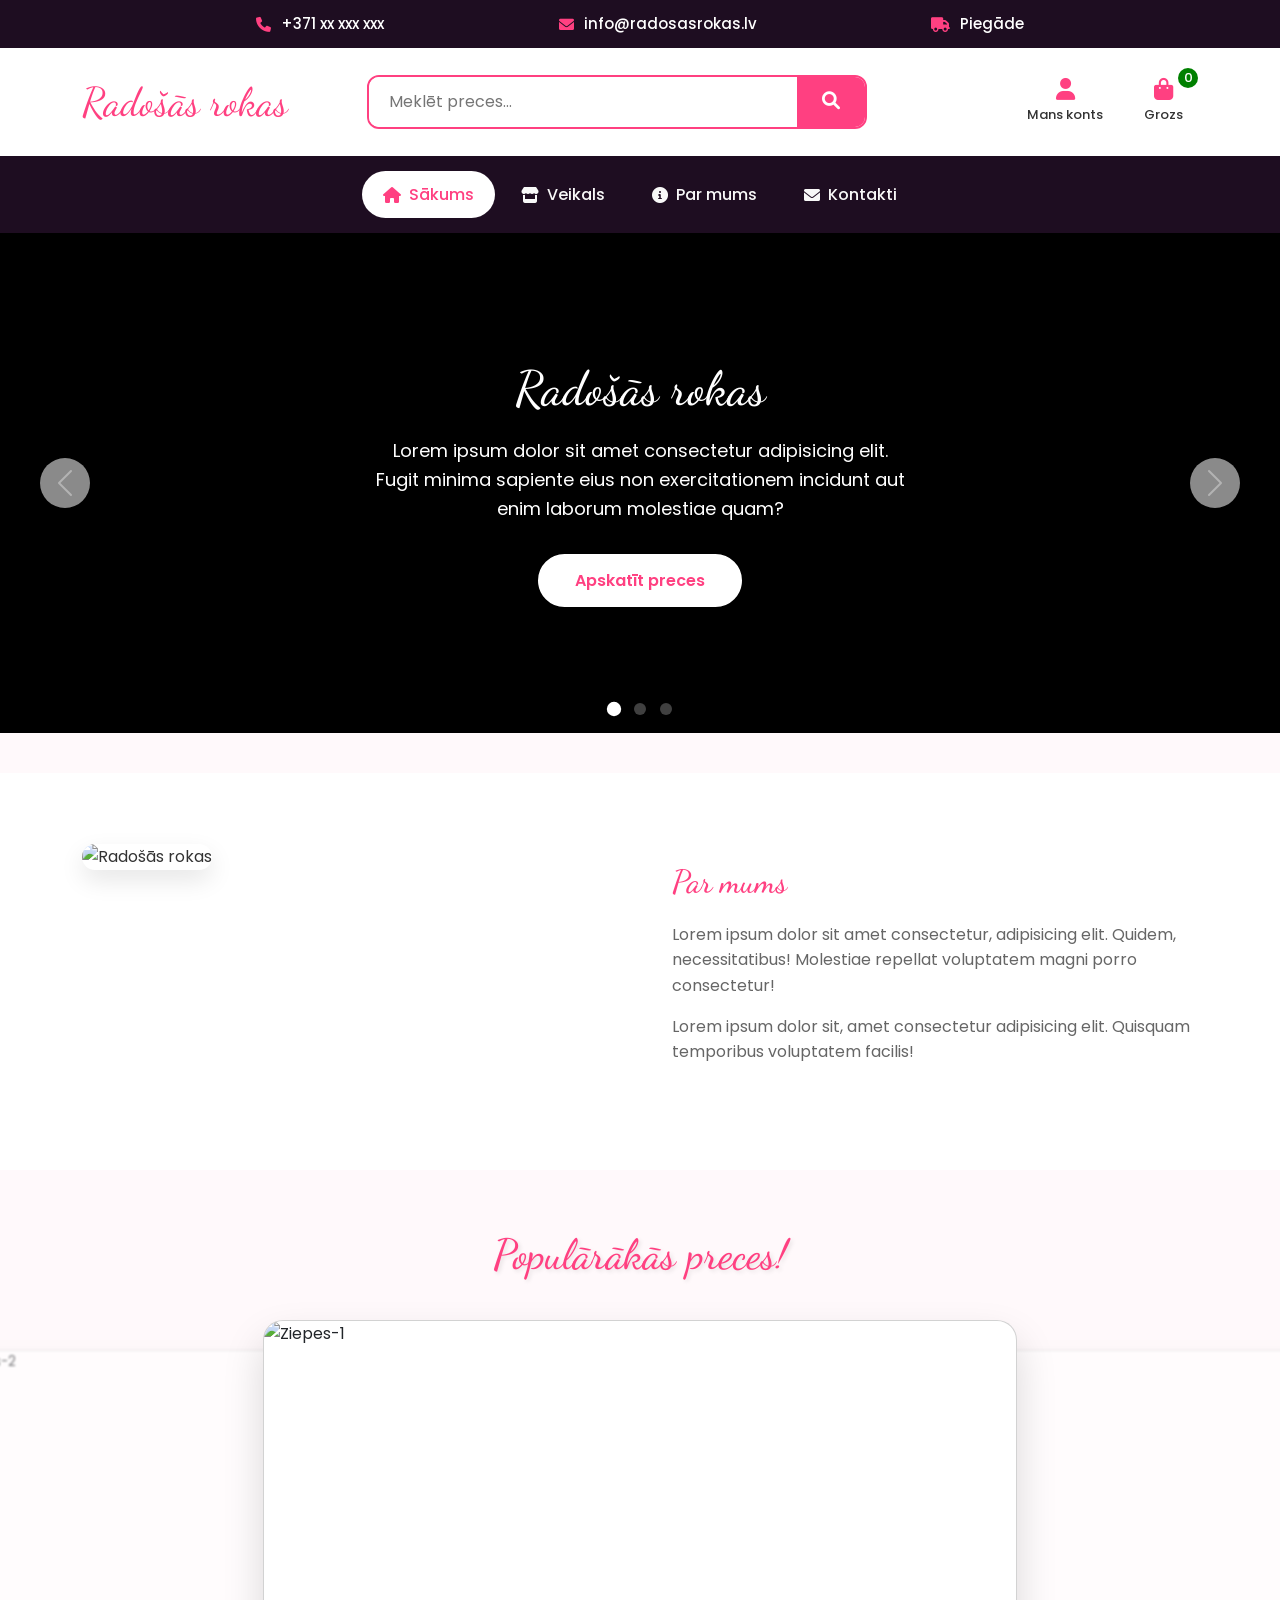
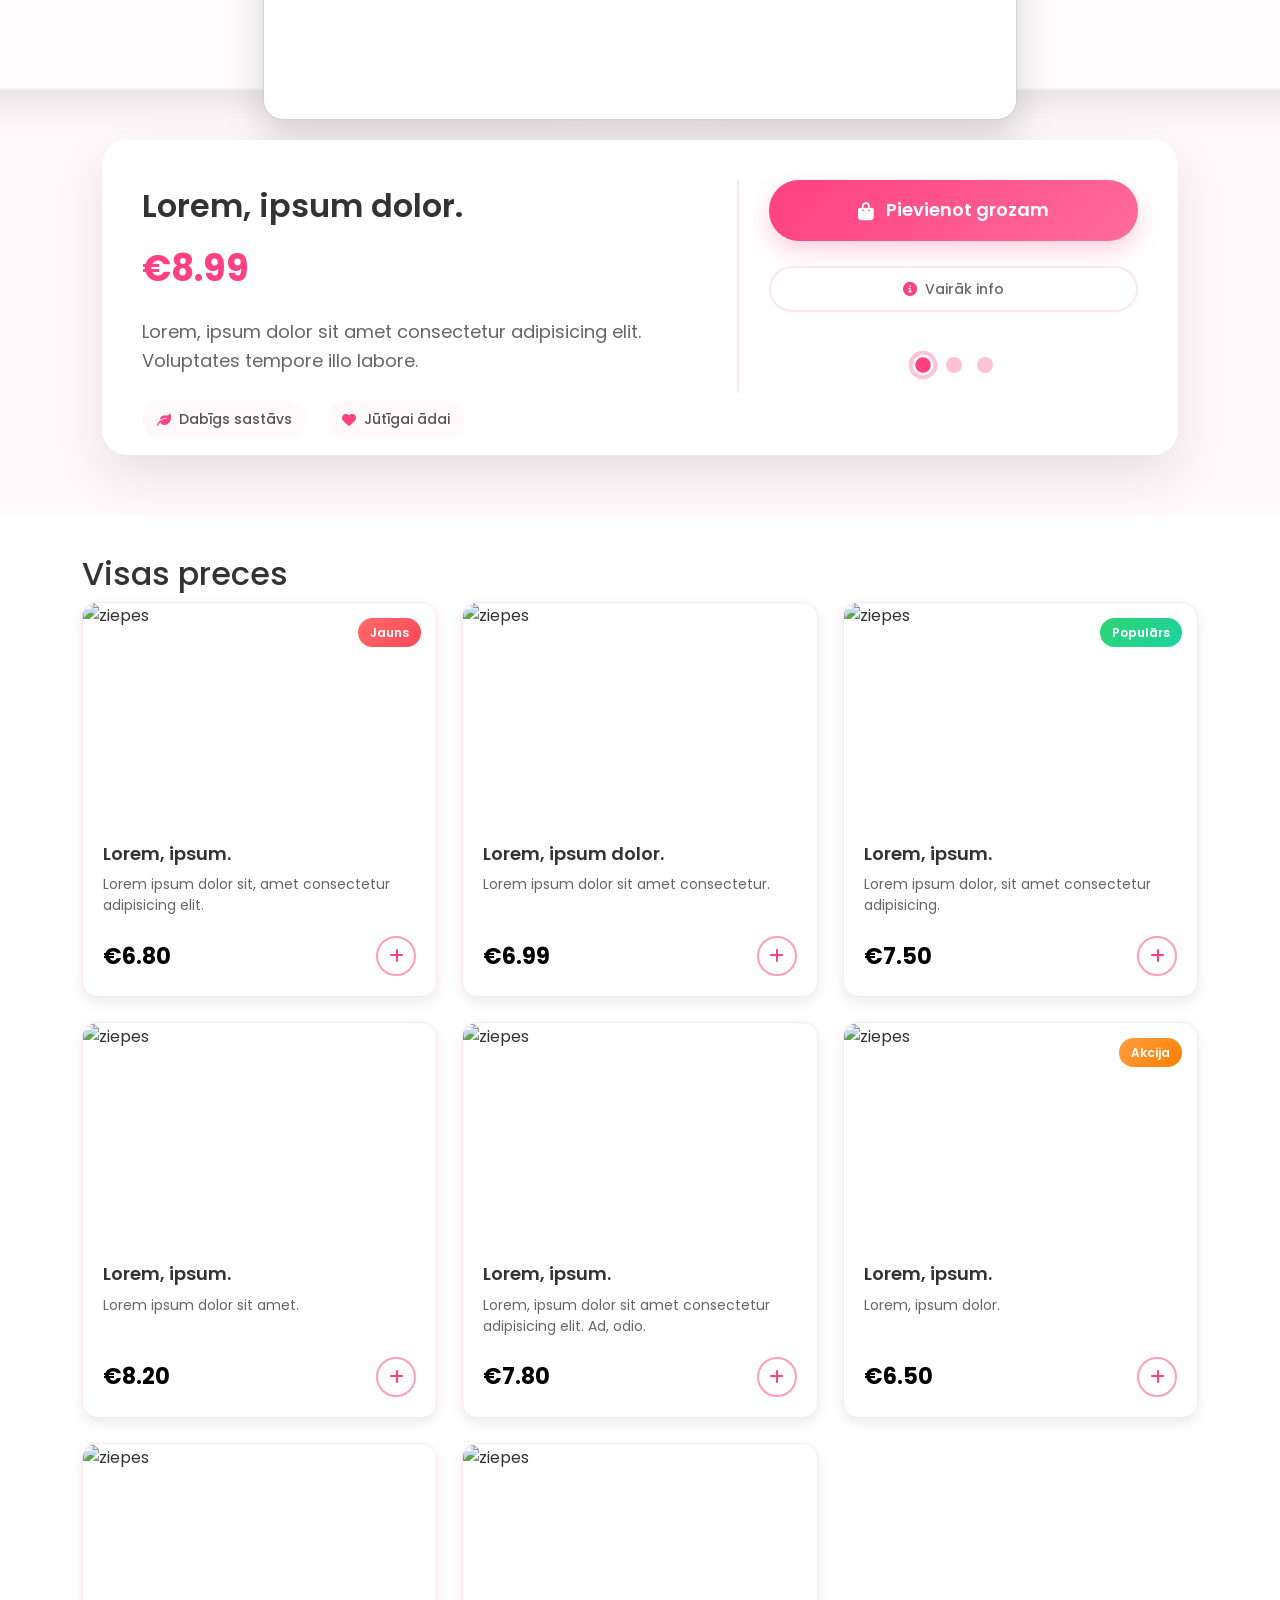
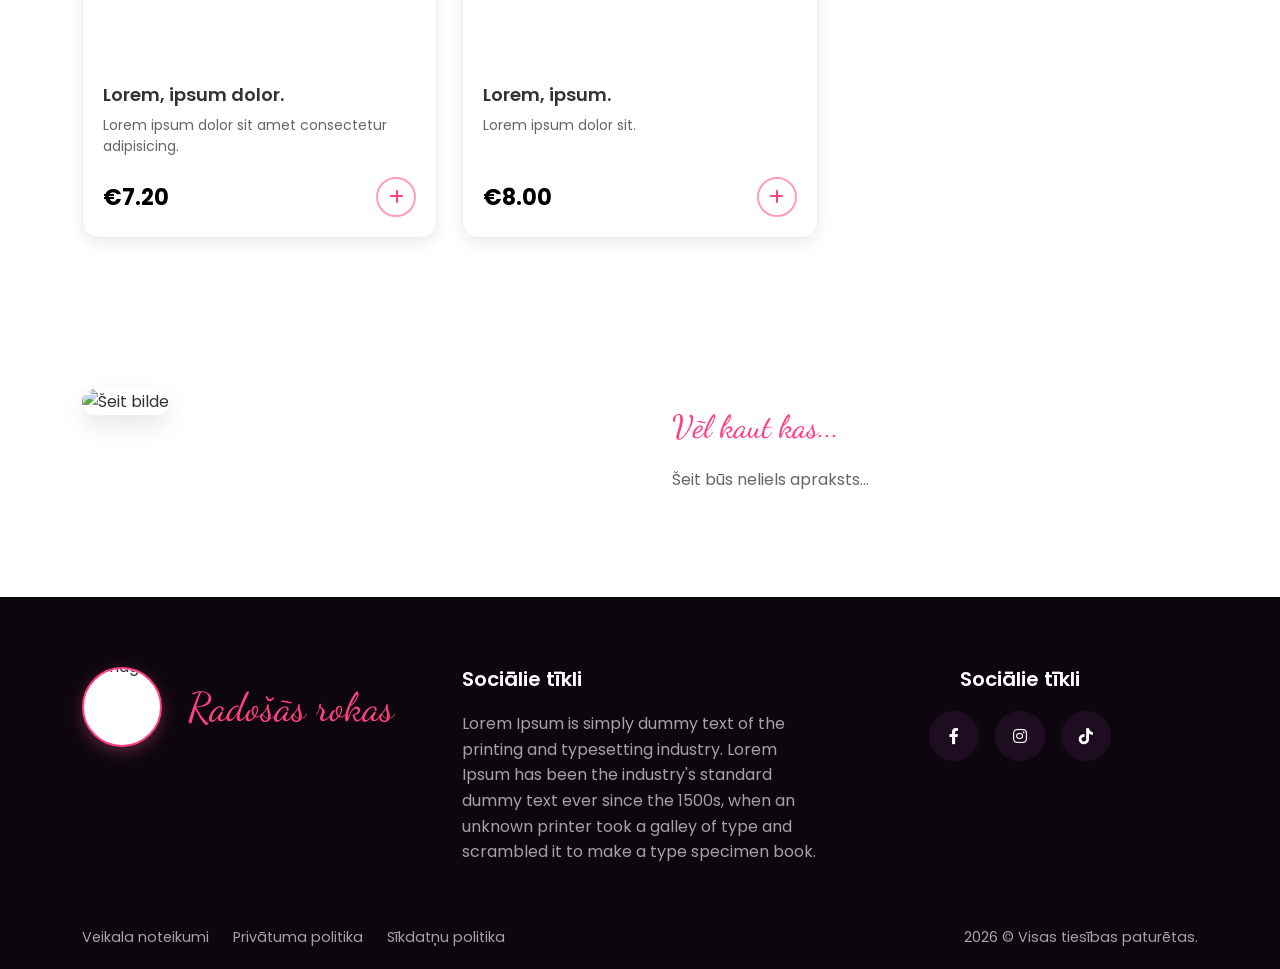
==== index.html @ 3586c33e "Add files via upload" ====
<!DOCTYPE html>
<html lang="lv">
<head>
    <meta charset="UTF-8">
    <meta name="viewport" content="width=device-width, initial-scale=1.0">
    <title>Radošās rokas</title>

    <link href="https://cdn.jsdelivr.net/npm/bootstrap@5.3.0-alpha1/dist/css/bootstrap.min.css" rel="stylesheet">
    <link rel="stylesheet" href="https://cdnjs.cloudflare.com/ajax/libs/font-awesome/6.0.0/css/all.min.css">
    <link href="https://fonts.googleapis.com/css2?family=Dancing+Script:wght@600&family=Poppins:wght@300;400;500;600&display=swap" rel="stylesheet">
    <link rel="stylesheet" href="style.css">
</head>
<body>

    <!-- HEADER -->
    <header class="site-header">
        <div class="top-bar">
            <div class="container">
                <div class="row">
                    <div class="col-12">
                        <div class="top-info d-flex justify-content-evenly flex-wrap">
                            <div class="info-item">
                                <i class="fas fa-phone"></i>
                                <span>+371 xx xxx xxx</span>
                            </div>
                            <div class="info-item">
                                <i class="fas fa-envelope"></i>
                                <span>info@radosasrokas.lv</span>
                            </div>
                            <div class="info-item">
                                <i class="fas fa-truck"></i>
                                <span>Piegāde</span>
                            </div>
                        </div>
                    </div>
                </div>
            </div>
        </div>

        <div class="main-header">
            <div class="container">
                <div class="row align-items-center">
                    <div class="col-md-4 col-lg-3">
                        <div class="logo-area">
                            <div class="site-name">
                                <!-- Neder H1 - span, p vai citu -->
                                <span>Radošās rokas</span>
                            </div>
                        </div>
                    </div>
                    
                    <div class="col-md-5 col-lg-6">
                        <div class="search-area">
                            <div class="search-box">
                                <input type="text" placeholder="Meklēt preces..." class="search-input">
                                <button class="search-btn">
                                    <i class="fas fa-search"></i>
                                </button>
                            </div>
                        </div>
                    </div>
                    
                    <div class="col-md-3 col-lg-3">
                        <div class="user-area d-flex justify-content-end">
                            <div class="user-btn">
                                <i class="fas fa-user"></i>
                                <span>Mans konts</span>
                            </div>
                            <div class="cart-btn">
                                <i class="fas fa-shopping-bag"></i>
                                <span>Grozs</span>
                                <span class="cart-count">0</span>
                            </div>
                        </div>
                    </div>
                </div>
            </div>
        </div>

        <nav class="main-nav">
            <div class="container">
                <div class="row">
                    <div class="col-12">
                        <ul class="nav-list">
                            <li><a href="#" class="nav-link active"><i class="fas fa-home"></i> Sākums</a></li>
                            <li><a href="#" class="nav-link"><i class="fas fa-store"></i> Veikals</a></li>
                            <li><a href="#" class="nav-link"><i class="fas fa-info-circle"></i> Par mums</a></li>
                            <li><a href="#" class="nav-link"><i class="fas fa-envelope"></i> Kontakti</a></li>
                        </ul>
                    </div>
                </div>
            </div>
        </nav>
    </header>

    <!-- MAIN CONTENT -->
    <main class="main-content">
        
        <!-- Banner -->
        <!-- Banner Slider -->
<section class="banner-slider-section">
    <div id="bannerCarousel" class="carousel slide" data-bs-ride="carousel">
        <div class="carousel-indicators">
            <button type="button" data-bs-target="#bannerCarousel" data-bs-slide-to="0" class="active"></button>
            <button type="button" data-bs-target="#bannerCarousel" data-bs-slide-to="1"></button>
            <button type="button" data-bs-target="#bannerCarousel" data-bs-slide-to="2"></button>
        </div>
        
        <div class="carousel-inner">
            <!-- Slide 1 -->
            <div class="carousel-item active">
    <div class="banner-slide" style="background: rgb(0, 0, 0);">
        <div class="container">
            <div class="banner-content">
                <h1 class="banner-title">Radošās rokas</h1>
                <p class="banner-text">Lorem ipsum dolor sit amet consectetur adipisicing elit. Fugit minima sapiente eius non exercitationem incidunt aut enim laborum molestiae quam?</p>
                <a href="#" class="banner-btn">Apskatīt preces</a>
            </div>
        </div>
    </div>
</div>

<div class="carousel-item">
       <div class="banner-slide" style="background: rgb(0, 0, 0);">
        <div class="container">
            <div class="banner-content">
                <h1 class="banner-title">Jaunā kolekcija</h1>
                <p class="banner-text">Lorem ipsum, dolor sit amet consectetur adipisicing elit. Quod doloribus voluptas quisquam dolor, molestias distinctio.</p>
                <a href="#" class="banner-btn">Uzzināt vairāk</a>
            </div>
        </div>
    </div>
</div>

<div class="carousel-item">
    <div class="banner-slide" style="background: rgb(0, 0, 0);">
        <div class="container">
            <div class="banner-content">
                <h1 class="banner-title">Īpašais piedāvājums</h1>
                <p class="banner-text">Lorem ipsum, dolor sit amet consectetur adipisicing elit. Libero tempore ab sequi mollitia facilis.</p>
                <a href="#" class="banner-btn">Pirkt tagad</a>
            </div>
        </div>
    </div>
</div>
        
        <button class="carousel-control-prev" type="button" data-bs-target="#bannerCarousel" data-bs-slide="prev">
            <span class="carousel-control-prev-icon"></span>
            <span class="visually-hidden">Previous</span>
        </button>
        <button class="carousel-control-next" type="button" data-bs-target="#bannerCarousel" data-bs-slide="next">
            <span class="carousel-control-next-icon"></span>
            <span class="visually-hidden">Next</span>
        </button>
    </div>
</section>

        <section class="about-section">
    <div class="container">
        <div class="row">
            <div class="col-lg-6 col-md-6 col-sm-12 col-12">
                <div class="image-block">
                    <img src="placeholder.svg" alt="Radošās rokas">
                </div>
            </div>

            <div class="col-lg-6 col-md-6 col-sm-12 col-12">
                <div class="about-content">
                    <h2>Par mums</h2>
                    <p>Lorem ipsum dolor sit amet consectetur, adipisicing elit. Quidem, necessitatibus! Molestiae repellat voluptatem magni porro consectetur!</p>
                    <p>Lorem ipsum dolor sit, amet consectetur adipisicing elit. Quisquam temporibus voluptatem facilis!</p>
                </div>
            </div>
        </div>
    </div>
</section>

        <!-- Slider -->
        <div class="product-slider-section">
    <div class="container">
        <div class="row">
            <div class="col-12">
                <h2 class="section-title">Populārākās preces!</h2>
            </div>
        </div>
        
        <div class="row">
            <div class="col-12">
                <div class="slider-container">
                    <input type="radio" name="slider" id="item-1" checked>
                    <input type="radio" name="slider" id="item-2">
                    <input type="radio" name="slider" id="item-3">
                    
                    <div class="cards">
                        <label class="card" for="item-1" id="product-1">
                            <img src="https://tse2.mm.bing.net/th/id/OIP.G6vATEYGktossz2GGuSi7wHaE7?rs=1&pid=ImgDetMain&o=7&rm=3" alt="Ziepes-1">
                        </label>
                        <label class="card" for="item-2" id="product-2">
                            <img src="https://tse2.mm.bing.net/th/id/OIP.G6vATEYGktossz2GGuSi7wHaE7?rs=1&pid=ImgDetMain&o=7&rm=3" alt="Ziepes-2">
                        </label>
                        <label class="card" for="item-3" id="product-3">
                            <img src="https://tse2.mm.bing.net/th/id/OIP.G6vATEYGktossz2GGuSi7wHaE7?rs=1&pid=ImgDetMain&o=7&rm=3" alt="Ziepes-3">
                        </label>
                    </div>
                    
                    <div class="slider-info">
                        <div class="row align-items-center">
                            <div class="col-lg-7 col-md-6">
                                <div class="product-details-slider" id="product-details-slider">
                                    <div class="product-info active" id="info-1">
                                        <h3>Lorem, ipsum dolor.</h3>
                                        <div class="price-section">
                                            <span class="price">€8.99</span>
                                        </div>
                                        <p class="description">Lorem, ipsum dolor sit amet consectetur adipisicing elit. Voluptates tempore illo labore.</p>
                                        <div class="product-features">
                                            <span><i class="fas fa-leaf"></i> Dabīgs sastāvs</span>
                                            <span><i class="fas fa-heart"></i> Jūtīgai ādai</span>
                                        </div>
                                    </div>
                                    <div class="product-info" id="info-2">
                                        <h3>Lorem, ipsum.</h3>
                                        <div class="price-section">
                                            <span class="price">€7.50</span>
                                        </div>
                                        <p class="description">Lorem ipsum dolor sit amet, consectetur adipisicing elit.</p>
                                        <div class="product-features">
                                            <span><i class="fas fa-leaf"></i> Olīveļļa</span>
                                            <span><i class="fas fa-spa"></i> Atspirdzinošs</span>
                                        </div>
                                    </div>
                                    <div class="product-info" id="info-3">
                                        <h3> Lorem ipsum dolor sit.</h3>
                                        <div class="price-section">
                                            <span class="price">€9.99</span>
                                        </div>
                                        <p class="description">Lorem ipsum dolor, sit amet consectetur adipisicing elit. Assumenda harum dolore nulla doloremque voluptate.</p>
                                        <div class="product-features">
                                            <span><i class="fas fa-star"></i> Populārs</span>
                                            <span><i class="fas fa-seedling"></i> Organisks</span>
                                        </div>
                                    </div>
                                </div>
                            </div>
                            <div class="col-lg-5 col-md-6">
                                <div class="slider-controls-wrapper">
                                    <button class="buy-btn">
                                        <i class="fas fa-shopping-bag"></i> Pievienot grozam
                                    </button>
                                    <div class="additional-actions">
                                        <button class="details-btn">
                                            <i class="fas fa-info-circle"></i> Vairāk info
                                        </button>
                                    </div>
                                    <div class="dots">
                                        <label for="item-1" class="dot active"></label>
                                        <label for="item-2" class="dot"></label>
                                        <label for="item-3" class="dot"></label>
                                    </div>
                                </div>
                            </div>
                        </div>
                    </div>
                </div>
            </div>
        </div>
    </div>
</div>

        <!-- Products Section -->
        <section class="products-section">
            <div class="container">
                <div class="row">
                    <div class="col-12">
                        <h2 class="section-heading">Visas preces</h2>
                    </div>
                </div>
                
                <div class="row">
                    <div class="col-12">
                        <div class="products-grid">
                            <!-- Produkts 1 -->
                            <div class="product-card">
                                <div class="product-image">
                                    <img src="https://tse2.mm.bing.net/th/id/OIP.G6vATEYGktossz2GGuSi7wHaE7?rs=1&pid=ImgDetMain&o=7&rm=3" alt="ziepes">
                                    <span class="product-badge new">Jauns</span>
                                </div>
                                <div class="product-details">
                                    <h3>Lorem, ipsum.</h3>
                                    <p class="product-desc">Lorem ipsum dolor sit, amet consectetur adipisicing elit.</p>
                                    <div class="product-footer">
                                        <span class="product-price">€6.80</span>
                                        <button class="add-to-cart">
                                            <i class="fas fa-plus"></i>
                                        </button>
                                    </div>
                                </div>
                            </div>
                            
                            <!-- Produkts 2 -->
                            <div class="product-card">
                                <div class="product-image">
                                    <img src="https://tse2.mm.bing.net/th/id/OIP.G6vATEYGktossz2GGuSi7wHaE7?rs=1&pid=ImgDetMain&o=7&rm=3" alt="ziepes">
                                </div>
                                <div class="product-details">
                                    <h3>Lorem, ipsum dolor.</h3>
                                    <p class="product-desc">Lorem ipsum dolor sit amet consectetur.</p>
                                    <div class="product-footer">
                                        <span class="product-price">€6.99</span>
                                        <button class="add-to-cart">
                                            <i class="fas fa-plus"></i>
                                        </button>
                                    </div>
                                </div>
                            </div>
                            
                            <!-- Produkts 3 -->
                            <div class="product-card">
                                <div class="product-image">
                                    <img src="https://tse2.mm.bing.net/th/id/OIP.G6vATEYGktossz2GGuSi7wHaE7?rs=1&pid=ImgDetMain&o=7&rm=3" alt="ziepes">
                                    <span class="product-badge popular">Populārs</span>
                                </div>
                                <div class="product-details">
                                    <h3>Lorem, ipsum.</h3>
                                    <p class="product-desc">Lorem ipsum dolor, sit amet consectetur adipisicing.</p>
                                    <div class="product-footer">
                                        <span class="product-price">€7.50</span>
                                        <button class="add-to-cart">
                                            <i class="fas fa-plus"></i>
                                        </button>
                                    </div>
                                </div>
                            </div>
                            
                            <!-- Produkts 4 -->
                            <div class="product-card">
                                <div class="product-image">
                                    <img src="https://tse2.mm.bing.net/th/id/OIP.G6vATEYGktossz2GGuSi7wHaE7?rs=1&pid=ImgDetMain&o=7&rm=3" alt="ziepes">
                                </div>
                                <div class="product-details">
                                    <h3>Lorem, ipsum.</h3>
                                    <p class="product-desc">Lorem ipsum dolor sit amet.</p>
                                    <div class="product-footer">
                                        <span class="product-price">€8.20</span>
                                        <button class="add-to-cart">
                                            <i class="fas fa-plus"></i>
                                        </button>
                                    </div>
                                </div>
                            </div>
                            
                            <!-- Produkts 5 -->
                            <div class="product-card">
                                <div class="product-image">
                                    <img src="https://tse2.mm.bing.net/th/id/OIP.G6vATEYGktossz2GGuSi7wHaE7?rs=1&pid=ImgDetMain&o=7&rm=3" alt="ziepes">
                                </div>
                                <div class="product-details">
                                    <h3>Lorem, ipsum.</h3>
                                    <p class="product-desc">Lorem, ipsum dolor sit amet consectetur adipisicing elit. Ad, odio.</p>
                                    <div class="product-footer">
                                        <span class="product-price">€7.80</span>
                                        <button class="add-to-cart">
                                            <i class="fas fa-plus"></i>
                                        </button>
                                    </div>
                                </div>
                            </div>
                            
                            <!-- Produkts 6 -->
                            <div class="product-card">
                                <div class="product-image">
                                    <img src="https://tse2.mm.bing.net/th/id/OIP.G6vATEYGktossz2GGuSi7wHaE7?rs=1&pid=ImgDetMain&o=7&rm=3" alt="ziepes">
                                    <span class="product-badge sale">Akcija</span>
                                </div>
                                <div class="product-details">
                                    <h3>Lorem, ipsum.</h3>
                                    <p class="product-desc">Lorem, ipsum dolor.</p>
                                    <div class="product-footer">
                                        <span class="product-price">€6.50</span>
                                        <button class="add-to-cart">
                                            <i class="fas fa-plus"></i>
                                        </button>
                                    </div>
                                </div>
                            </div>
                            
                            <!-- Produkts 7 -->
                            <div class="product-card">
                                <div class="product-image">
                                    <img src="https://tse2.mm.bing.net/th/id/OIP.G6vATEYGktossz2GGuSi7wHaE7?rs=1&pid=ImgDetMain&o=7&rm=3" alt="ziepes">
                                </div>
                                <div class="product-details">
                                    <h3>Lorem, ipsum dolor.</h3>
                                    <p class="product-desc">Lorem ipsum dolor sit amet consectetur adipisicing.</p>
                                    <div class="product-footer">
                                        <span class="product-price">€7.20</span>
                                        <button class="add-to-cart">
                                            <i class="fas fa-plus"></i>
                                        </button>
                                    </div>
                                </div>
                            </div>
                            
                            <!-- Produkts 8 -->
                            <div class="product-card">
                                <div class="product-image">
                                    <img src="https://tse2.mm.bing.net/th/id/OIP.G6vATEYGktossz2GGuSi7wHaE7?rs=1&pid=ImgDetMain&o=7&rm=3" alt="ziepes">
                                </div>
                                <div class="product-details">
                                    <h3>Lorem, ipsum.</h3>
                                    <p class="product-desc">Lorem ipsum dolor sit.</p>
                                    <div class="product-footer">
                                        <span class="product-price">€8.00</span>
                                        <button class="add-to-cart">
                                            <i class="fas fa-plus"></i>
                                        </button>
                                    </div>
                                </div>
                            </div>
                        </div>
                    </div>
                </div>
                
                <!-- Pagination -->
                <!-- <div class="row">
                    <div class="col-12">
                        <div class="pagination">
                            <a href="#" class="page-link disabled">
                                <i class="fas fa-chevron-left"></i>
                            </a>
                            <a href="#" class="page-link active">1</a>
                            <a href="#" class="page-link">2</a>
                            <a href="#" class="page-link">3</a>
                            <a href="#" class="page-link">
                                <i class="fas fa-chevron-right"></i>
                            </a>
                        </div>
                    </div>
                </div> -->
            </div>
        </section>

        <section class="about-section">
            <div class="container">
                <div class="row">
                    <div class="col-lg-6 col-md-6 col-sm-12 col-12">
                        <div class="image-block">
                            <img src="placeholder.svg" alt="Šeit bilde">
                        </div>
                    </div>

                    <div class="col-lg-6 col-md-6 col-sm-12 col-12">
                        <div class="about-content">
                            <h2>Vēl kaut kas...</h2>

                            <p>Šeit būs neliels apraksts...</p>
                        </div>
                    </div>
                </div>
            </div>
        </section>
    </main>

    <!-- FOOTER -->
    <footer class="main-footer">
        <div class="container">
            <div class="row">
                <div class="col-md-4">
                    <div class="footer-main">
                        <div class="logo-area">
                            <div class="logo-circle">
                                <img src="placeholder.svg" alt="image">
                            </div>
                            <div class="site-name">
                                <span>Radošās rokas</span> 
                            </div>
                        </div>
                    </div>
                </div>

                <div class="col-md-4">
                    <div class="footer-main">
                        <div class="footer-about">
                            <h3>Sociālie tīkli</h3>
                            <p>Lorem Ipsum is simply dummy text of the printing and typesetting industry. Lorem Ipsum has been the industry's standard dummy text ever since the 1500s, when an unknown printer took a galley of type and scrambled it to make a type specimen book.</p> 
                        </div>
                    </div>
                </div>

                
                <div class="col-md-4">
                    <div class="footer-social">
                        <h3>Sociālie tīkli</h3>
                        <div class="social-links">
                            <a href="#" class="social-link">
                                <i class="fab fa-facebook-f"></i>
                            </a>
                            <a href="#" class="social-link">
                                <i class="fab fa-instagram"></i>
                            </a>
                            <a href="#" class="social-link">
                                <i class="fab fa-tiktok"></i>
                            </a>
                        </div>
                    </div>
                </div>
                
                <div class="col-12">
                    <div class="footer-bottom">
                        <div class="footer-legal">
                            <a href="#">Veikala noteikumi</a>
                            <a href="#">Privātuma politika</a>
                            <a href="#">Sīkdatņu politika</a>
                        </div>
                        <p>2026 &copy; Visas tiesības paturētas.</p>
                    </div>
                </div>
            </div>
        </div>
    </footer>

    <script src="https://cdn.jsdelivr.net/npm/bootstrap@5.3.0-alpha1/dist/js/bootstrap.bundle.min.js"></script>
    <script src="https://code.jquery.com/jquery-3.7.1.min.js"></script>
    <script src="main.js"></script>
</body>
</html>
---- style.css ----
* {
    margin: 0;
    padding: 0;
    box-sizing: border-box;
}

body {
    font-family: 'Poppins', sans-serif;
    background-color: #fff9fb;
    color: #333;
    line-height: 1.6;
}

/* Bootstrap container uzliek jau izmērus */
/* .container {
    max-width: 1200px;
    margin: 0 auto;
    padding: 0 20px;
} */

/* HEADER */
.site-header {
    background: white;
}

.top-bar {
    background: #1e0d21;
    padding: 12px 0;
}

.top-info {
    display: flex;
    justify-content: space-evenly;
}

.info-item {
    display: flex;
    align-items: center;
    gap: 10px;
    color: #fff;
    font-size: 15px;
    font-weight: 500;
}

.info-item i {
    color: #ff4081;
}

.main-header {
    padding: 20px 0;
}

.header-content {
    display: flex;
    justify-content: space-between;
    align-items: center;
    flex-wrap: wrap;
    gap: 20px;
}

/* Top logo */
.logo-area {
    display: flex;
    align-items: center;
    gap: 26px;
}

.logo-circle {
    width: 80px;         
    height: 80px;
    border-radius: 50%;
    overflow: hidden;
    border: 2px solid #ff4081;
    display: flex;
    align-items: center;
    justify-content: center;
    background: white;
    box-shadow: 0 5px 15px rgba(255, 107, 157, 0.3);
}

.logo-circle img {
    width: 140%;
    height: 140%;
    object-fit: contain;
}

.site-name span {
    font-family: 'Dancing Script', cursive;
    font-size: 2.5rem;
    color: #ff4081;
}

.tagline {
    font-size: 14px;
    color: #666;
}

.search-area {
    flex: 1;
    max-width: 500px;
    min-width: 250px;
}

.search-box {
    display: flex;
    border: 2px solid #ff4081;
    border-radius: 12px;
    overflow: hidden;
    background: white;
    transition: 0.3s ease;
}

.search-input {
    flex: 1;
    padding: 12px 20px;
    border: none;
    outline: none;
    font-size: 16px;
}

.search-btn {
    background: #ff4081;
    color: white;
    border: none;
    padding: 0 25px;
    cursor: pointer;
    font-size: 18px;
    transition: all 0.3s;
}

.search-box:hover .search-btn {
    background: #1e0d21;
}

.search-box:hover {
    border-color: #1e0d21;
} 

.user-area {
    display: flex;
    gap: 15px;
}

.user-btn, .cart-btn {
    display: flex;
    flex-direction: column;
    align-items: center;
    gap: 5px;
    cursor: pointer;
    padding: 10px;
    border-radius: 10px;
    transition: all 0.3s;
    position: relative;
    min-width: 70px;
}

.user-btn:hover, .cart-btn:hover {
    background-color: #fff0f5;
}

.user-btn i, .cart-btn i {
    font-size: 22px;
    color: #ff4081;
}

.user-btn span, .cart-btn span {
    font-size: 13px;
    font-weight: 500;
}

.cart-count {
    display: flex;
    position: absolute;
    top: 0;
    right: 0;
    background: green;
    color: white;
    font-size: 12px;
    width: 20px;
    height: 20px;
    border-radius: 50%;
    align-items: center;
    justify-content: center;
    font-weight: bold;
}

/* NAVIGATION */
.main-nav {
    background: #1e0d21;
}

.nav-list {
    display: flex;
    justify-content: center;
    list-style: none;
    padding: 15px 0;
    flex-wrap: wrap;
    gap: 5px;
    margin: 0;
}

.nav-link {
    display: flex;
    align-items: center;
    gap: 8px;
    padding: 10px 20px;
    text-decoration: none;
    color: #f8f8f8;
    border-radius: 25px;
    font-weight: 500;
    transition: all 0.3s;
    border: 1px solid transparent;
}

.nav-link:hover, 
.nav-link.active {
    background: white;
    color: #ff4081;
}

.nav-link i {
    font-size: 16px;
}

.main-nav {
    position: relative;
    transition: all 0.35s ease;
    z-index: 999;
}

.main-nav.sticky {
    position: fixed;
    top: 0;
    left: 0;
    width: 100%;
    z-index: 99;
    box-shadow: 0 2px 28px 0 rgba(0, 0, 0, 0.09);
    animation: 500ms ease-in-out 0s normal none 1 running fadeInDown;
}

@keyframes fadeInDown {
    from {
        transform: translateY(-100%);
        opacity: 0;
    }
    to {
        transform: translateY(0);
        opacity: 1;
    }
}

/* BANNER SLIDER */
.banner-slider-section {
    margin-bottom: 40px;
}

.banner-slide {
    height: 500px;
    background-size: cover;
    background-position: center;
    background-repeat: no-repeat;
    display: flex;
    align-items: center;
    position: relative;
}

.banner-content {
    max-width: 600px;
    color: white;
    text-align: center;
    padding: 30px;
    background: rgba(0, 0, 0, 0.3);
    border-radius: 15px;
    backdrop-filter: blur(5px);
    margin: 0 auto;
}

.banner-title {
    font-family: 'Dancing Script', cursive;
    font-size: 48px;
    margin-bottom: 20px;
    text-shadow: 2px 2px 4px rgba(0,0,0,0.3);
}

.banner-text {
    font-size: 18px;
    line-height: 1.6;
    margin-bottom: 30px;
    text-shadow: 1px 1px 2px rgba(0,0,0,0.3);
}

.banner-btn {
    display: inline-block;
    background: white;
    color: #ff4081;
    padding: 12px 35px;
    border-radius: 30px;
    text-decoration: none;
    font-weight: 600;
    font-size: 16px;
    transition: all 0.3s ease;
    border: 2px solid white;
    box-shadow: 0 5px 15px rgba(0,0,0,0.2);
}

.banner-btn:hover {
    background: transparent;
    color: white;
    transform: translateY(-3px);
    box-shadow: 0 8px 20px rgba(0,0,0,0.3);
}

.carousel-indicators button {
    width: 12px !important;
    height: 12px !important;
    border-radius: 50% !important;
    margin: 0 5px !important;
    background-color: rgba(255, 255, 255, 0.5) !important;
    border: 2px solid transparent !important;
    transition: all 0.3s ease;
}

.carousel-indicators button.active {
    background-color: white !important;
    transform: scale(1.2);
}

.carousel-control-prev,
.carousel-control-next {
    width: 50px !important;
    height: 50px !important;
    background: rgb(197, 197, 197) !important;
    border-radius: 50% !important;
    top: 50% !important;
    transform: translateY(-50%) !important;
    opacity: 0.7 !important;
    transition: all 0.3s ease !important;
    margin: 0 20px !important;
}

.carousel-control-prev:hover,
.carousel-control-next:hover {
    background: rgb(156, 156, 156) !important;
    opacity: 1 !important;
}

.carousel-control-prev {
    left: 20px !important;
}

.carousel-control-next {
    right: 20px !important;
}

@media (max-width: 768px) {
    .banner-slide {
        height: 400px;
    }
    
    .banner-title {
        font-size: 36px;
    }
    
    .banner-text {
        font-size: 16px;
    }
    
    .banner-content {
        padding: 20px;
        margin: 0 15px;
    }
    
    .carousel-control-prev,
    .carousel-control-next {
        width: 40px !important;
        height: 40px !important;
        margin: 0 10px !important;
    }
}

@media (max-width: 576px) {
    .banner-slide {
        height: 350px;
    }
    
    .banner-title {
        font-size: 28px;
    }
    
    .banner-text {
        font-size: 14px;
        margin-bottom: 20px;
    }
    
    .banner-btn {
        padding: 10px 25px;
        font-size: 14px;
    }
    
    .carousel-indicators {
        bottom: 10px !important;
    }
}

/* ABOUT US */
.about-section {
    padding: 60px 0;
    background-color: #fff;
}

.image-block img {
    width: 100%;
    height: 350px;
    object-fit: cover;
    border-radius: 15px;
    box-shadow: 0 10px 25px rgba(0,0,0,0.1);
}

.about-content {
    padding: 20px 0 20px 20px;
}

.about-content h2 {
    font-family: 'Dancing Script', cursive;
    font-size: 32px;
    color: #ff4081;
    margin-bottom: 20px;
}

.about-content p {
    font-size: 16px;
    line-height: 1.6;
    color: #666;
    margin-bottom: 15px;
}

@media (max-width: 768px) {
    .about-section {
        padding: 40px 0;
    }
    
    .image-block img {
        height: 280px;
    }
    
    .about-content {
        padding: 20px 0 0 0;
    }
    
    .about-content h2 {
        font-size: 28px;
    }
}


/* SLIDER SECTION */
/* ===== IMPROVED SLIDER ===== */
.product-slider-section {
    background: url(https://static.vecteezy.com/system/resources/thumbnails/026/187/218/small_2x/modern-abstract-pink-background-with-elegant-elements-vector-illustration-photo.jpg);
    background-size: cover;
    background-position: center;
    background-repeat: no-repeat;
    padding: 60px 0;
}

.section-title {
    text-align: center;
    font-family: 'Dancing Script', cursive;
    font-size: 42px;
    color: #ff4081;
    margin-bottom: 40px;
    text-shadow: 2px 2px 4px rgba(0,0,0,0.1);
}

.slider-container {
    position: relative;
    width: 100%;
    max-width: 1200px;
    margin: 0 auto;
    padding: 0 20px;
}

.slider-container input[type="radio"] {
    display: none;
}

.cards {
    position: relative;
    width: 100%;
    height: 400px;
    margin-bottom: 40px;
}

.card {
    position: absolute;
    width: 70%;
    height: 100%;
    left: 0;
    right: 0;
    margin: auto;
    transition: all 0.5s cubic-bezier(0.4, 0, 0.2, 1);
    cursor: pointer;
    border-radius: 20px;
    overflow: hidden;
    box-shadow: 0 20px 40px rgba(0,0,0,0.15);
}

.card img {
    width: 100%;
    height: 100%;
    transition: transform 0.5s ease;
}

.card:hover img {
    transform: scale(1.05);
}

/* Slider positioning - FIXED */
#item-1:checked ~ .cards #product-2,
#item-2:checked ~ .cards #product-3,
#item-3:checked ~ .cards #product-1 {
    transform: translatex(-50%) scale(0.85);
    opacity: 0.6;
    z-index: 0;
    filter: blur(1px);
}

#item-1:checked ~ .cards #product-3,
#item-2:checked ~ .cards #product-1,
#item-3:checked ~ .cards #product-2 {
    transform: translatex(50%) scale(0.85);
    opacity: 0.6;
    z-index: 0;
    filter: blur(1px);
}

#item-1:checked ~ .cards #product-1,
#item-2:checked ~ .cards #product-2,
#item-3:checked ~ .cards #product-3 {
    transform: translatex(0) scale(1);
    opacity: 1;
    z-index: 1;
    filter: blur(0);
}

.slider-info {
    background: white;
    border-radius: 25px;
    padding: 40px;
    box-shadow: 0 20px 50px rgba(0,0,0,0.1);
    margin-top: -20px;
    position: relative;
    z-index: 2;
    height: 315px;
}

.product-details-slider {
    position: relative;
    height: 100%;
    min-height: 200px;
}

.product-info {
    position: absolute;
    width: 100%;
    top: 0;
    left: 0;
    opacity: 0;
    transform: translateY(20px);
    transition: all 0.5s ease;
    pointer-events: none;
}

/* FIXED: Korģēti selektori, lai strādā ar radio pogām */
#item-1:checked ~ .slider-info #info-1,
#item-2:checked ~ .slider-info #info-2,
#item-3:checked ~ .slider-info #info-3 {
    opacity: 1;
    transform: translateY(0);
    pointer-events: all;
}

.product-info h3 {
    font-size: 32px;
    color: #333;
    margin-bottom: 15px;
    font-weight: 600;
}

.price-section {
    display: flex;
    align-items: center;
    gap: 15px;
    margin-bottom: 20px;
    flex-wrap: wrap;
}

.price {
    font-size: 36px;
    font-weight: 700;
    color: #ff4081;
}

.old-price {
    font-size: 22px;
    color: #999;
    text-decoration: line-through;
    font-weight: 500;
}

.discount {
    background: #ff4757;
    color: white;
    padding: 5px 12px;
    border-radius: 20px;
    font-size: 16px;
    font-weight: 600;
}

.description {
    color: #666;
    font-size: 18px;
    line-height: 1.6;
    margin-bottom: 25px;
    max-width: 500px;
}

.product-features {
    display: flex;
    gap: 20px;
    flex-wrap: wrap;
}

.product-features span {
    display: flex;
    align-items: center;
    gap: 8px;
    background: #fff9fb;
    padding: 8px 15px;
    border-radius: 20px;
    font-size: 14px;
    color: #555;
    font-weight: 500;
}

.product-features i {
    color: #ff4081;
}

/* Right side controls */
.slider-controls-wrapper {
    display: flex;
    flex-direction: column;
    gap: 25px;
    height: 100%;
    justify-content: center;
    padding-left: 30px;
    border-left: 2px solid #ffe6ee;
}

.buy-btn {
    background: linear-gradient(135deg, #ff4081, #ff6b9d);
    color: white;
    border: none;
    padding: 16px 35px;
    border-radius: 30px;
    font-size: 18px;
    cursor: pointer;
    display: flex;
    align-items: center;
    justify-content: center;
    gap: 12px;
    transition: all 0.3s ease;
    font-weight: 600;
    box-shadow: 0 10px 25px rgba(255, 107, 157, 0.3);
    width: 100%;
}

.buy-btn:hover {
    transform: translateY(-3px);
    box-shadow: 0 15px 35px rgba(255, 107, 157, 0.4);
}

.additional-actions {
    display: flex;
    gap: 15px;
    justify-content: center;
}

.wishlist-btn, .details-btn {
    background: white;
    border: 2px solid #ffe6ee;
    color: #666;
    padding: 10px 20px;
    border-radius: 25px;
    font-size: 14px;
    cursor: pointer;
    display: flex;
    align-items: center;
    gap: 8px;
    transition: all 0.3s ease;
    flex: 1;
    justify-content: center;
    font-weight: 500;
}

.wishlist-btn:hover, .details-btn:hover {
    background: #fff9fb;
    border-color: #ff9ebb;
    transform: translateY(-2px);
}

.wishlist-btn i, .details-btn i {
    color: #ff4081;
}

.dots {
    display: flex;
    gap: 15px;
    justify-content: center;
    margin: 20px 0;
}

.dot {
    width: 16px;
    height: 16px;
    border-radius: 50%;
    background: #ffc2d6;
    cursor: pointer;
    transition: all 0.3s ease;
    border: 2px solid transparent;
}

.dot:hover,
#item-1:checked ~ .slider-info .dots .dot:nth-child(1),
#item-2:checked ~ .slider-info .dots .dot:nth-child(2),
#item-3:checked ~ .slider-info .dots .dot:nth-child(3) {
    background: #ff4081;
    transform: scale(1.3);
    border-color: white;
    box-shadow: 0 0 0 3px #ffc2d6;
}

.stock-info {
    display: flex;
    align-items: center;
    justify-content: center;
    gap: 10px;
    color: #ff4757;
    font-weight: 600;
    font-size: 15px;
    background: #fff9fb;
    padding: 10px 20px;
    border-radius: 20px;
    border: 1px dashed #ffc2d6;
}

.stock-info i {
    font-size: 18px;
}

/* Responsive */
@media (max-width: 992px) {
    .cards {
        height: 350px;
    }
    
    .product-info h3 {
        font-size: 28px;
    }
    
    .price {
        font-size: 32px;
    }
    
    .slider-controls-wrapper {
        padding-left: 0;
        border-left: none;
        border-top: 2px solid #ffe6ee;
        padding-top: 30px;
        margin-top: 30px;
    }
}

@media (max-width: 768px) {
    .product-slider-section {
        padding: 40px 0;
    }
    
    .section-title {
        font-size: 36px;
    }
    
    .cards {
        height: 300px;
    }
    
    .card {
        width: 80%;
    }
    
    .slider-info {
        padding: 30px 20px;
    }
    
    .product-info h3 {
        font-size: 24px;
    }
    
    .price {
        font-size: 28px;
    }
    
    .description {
        font-size: 16px;
    }
}

@media (max-width: 576px) {
    .cards {
        height: 250px;
    }
    
    .card {
        width: 90%;
    }
    
    #item-1:checked ~ .cards #product-2,
    #item-2:checked ~ .cards #product-3,
    #item-3:checked ~ .cards #product-1,
    #item-1:checked ~ .cards #product-3,
    #item-2:checked ~ .cards #product-1,
    #item-3:checked ~ .cards #product-2 {
        transform: scale(0.9);
        opacity: 0.5;
    }
    
    .additional-actions {
        flex-direction: column;
    }
}

/* PRODUCTS SECTION */
.products-section {
    padding: 40px 0;
    background: white;
}

.products-grid {
    display: grid;
    grid-template-columns: repeat(auto-fill, minmax(300px, 1fr));
    gap: 25px;
    margin-bottom: 40px;
}

.product-card {
    background: white;
    border-radius: 15px;
    overflow: hidden;
    box-shadow: 0 5px 15px rgba(0,0,0,0.08);
    transition: all 0.3s ease;
    border: 1px solid #ffe6ee;
}

.product-card:hover {
    transform: translateY(-8px);
    box-shadow: 0 15px 30px rgba(255, 107, 157, 0.15);
    border-color: #ff9ebb;
}

.product-image {
    height: 220px;
    position: relative;
    overflow: hidden;
}

.product-image img {
    width: 100%;
    height: 100%;
    object-fit: cover;
    transition: transform 0.5s ease;
}

.product-card:hover .product-image img {
    transform: scale(1.05);
}

.product-badge {
    position: absolute;
    top: 15px;
    right: 15px;
    color: white;
    padding: 5px 12px;
    border-radius: 20px;
    font-size: 12px;
    font-weight: 600;
}

.product-badge.new {
    background: linear-gradient(135deg, #ff6b6b, #ff4757);
}

.product-badge.popular {
    background: linear-gradient(135deg, #2ed573, #1dd1a1);
}

.product-badge.sale {
    background: linear-gradient(135deg, #ff9f43, #ff7f00);
}

.product-details {
    padding: 20px;
}

.product-details h3 {
    font-size: 18px;
    color: #333;
    margin-bottom: 10px;
    font-weight: 600;
}

.product-desc {
    color: #666;
    font-size: 14px;
    line-height: 1.5;
    margin-bottom: 20px;
    min-height: 42px;
}

.product-footer {
    display: flex;
    justify-content: space-between;
    align-items: center;
}

.product-price {
    font-size: 22px;
    color: #000000;
    font-weight: 700;
}

.add-to-cart {
    background: white;
    color: #ff4081;
    border: 2px solid #ff9ebb;
    width: 40px;
    height: 40px;
    border-radius: 50%;
    cursor: pointer;
    font-size: 16px;
    transition: all 0.3s ease;
    display: flex;
    align-items: center;
    justify-content: center;
}

.add-to-cart:hover {
    background: #ff4081;
    color: white;
    transform: rotate(90deg);
}

/* PAGINATION */
.pagination {
    display: flex;
    justify-content: center;
    gap: 10px;
    margin-top: 30px;
}

.page-link {
    display: flex;
    align-items: center;
    justify-content: center;
    width: 40px;
    height: 40px;
    border-radius: 8px;
    background: white;
    color: #ff4081;
    text-decoration: none;
    border: 1px solid #ffe6ee;
    font-weight: 500;
    transition: all 0.3s;
}

.page-link:hover:not(.disabled) {
    background: #ffc2d6;
    border-color: #ff9ebb;
}

.page-link.active {
    background: linear-gradient(135deg, #ff4081, #ff6b9d);
    color: white;
    border-color: #ff4081;
    box-shadow: 0 5px 15px rgba(255, 107, 157, 0.3);
}

.page-link.disabled {
    color: #ccc;
    cursor: not-allowed;
}

/* FOOTER */
.main-footer {
    background: #0e060f;
    padding: 70px;
    padding-bottom: 20px;
}

.footer-content {
    margin: 0 auto;
}

.footer-main {
    display: flex;
    justify-content: space-between;
    align-items: center;
    margin-bottom: 1.5rem;
}

.footer-tagline {
    color: #A3A3A3;
    font-size: 1.1rem;
    margin-top: 0.5rem;
}

.footer-social {
    text-align: center;
    margin-bottom: 3rem;
}

.main-footer h3,
.main-footer h3 {
    color: #ffffff;
    margin-bottom: 20px;
    font-size: 20px;
    font-weight: 600;
}

.main-footer p {
    font-size: 16px;
    color: rgb(163, 163, 163);
}

.social-links {
    display: flex;
    justify-content: center;
    gap: 1rem;
}

.social-link {
    display: flex;
    width: 50px;
    height: 50px;
    border-radius: 50%;
    align-items: center;
    justify-content: center;
    text-decoration: none;
    font-size: 1rem; 
    background-color: #1e0d21;
    border: 2px solid #1e0d21;
    color: #fff;
    transition: all 0.3s ease;
}

.social-link:hover {
    background: #ff4081;
    border-color: #ff4081;
    color: white;
    transform: translateY(-2px);
}

.footer-bottom {
    display: flex;
    justify-content: space-between;
    align-items: center;
    padding-top: 20px;
    border-top: 1px solid #140018;
}

.footer-bottom p {
    margin: 0;
    padding: 0;
    color: #A3A3A3;
    font-size: 0.9rem;
}

.footer-legal {
    display: flex;
    gap: 1.5rem;
    flex-wrap: wrap;
}

.footer-legal a {
    color: #A3A3A3;
    text-decoration: none;
    font-size: 0.9rem;
    transition: color 0.3s ease;
}

.footer-legal a:hover {
    color: gray;
}

/* ABOUT */

.about-section  {
    padding-top: 70px;
    padding-bottom: 70px;
}

.about-section .image-block img {
    max-width: 100%;
}

/* RESPONSIVE DESIGN */
@media (max-width: 992px) {
    .header-content {
        justify-content: center;
    }
    
    .logo-area, .search-area, .user-area {
        flex: 1;
        justify-content: center;
    }

    .products-grid {
        grid-template-columns: repeat(2, 1fr);
    }
}

@media (max-width: 768px) {
    .top-info {
        justify-content: center;
    }
    
    .section-heading {
        font-size: 28px;
    }
    
    .slider-wrapper {
        height: 300px;
    }
    
    .products-grid {
        grid-template-columns: repeat(2, 1fr);
        gap: 15px;
        max-width: none;
    }
    
    .nav-list {
        justify-content: space-around;
    }
    
    .nav-link {
        padding: 8px 15px;
        font-size: 14px;
    }
}

@media (max-width: 576px) {
    .logo-area {
        flex-direction: column;
        text-align: center;
    }
    
    .user-area {
        width: 100%;
        justify-content: center;
    }
    
    .slider-wrapper {
        height: 250px;
    }
    
    .slide-info h3 {
        font-size: 20px;
    }
    
    .price {
        font-size: 24px;
    }
}
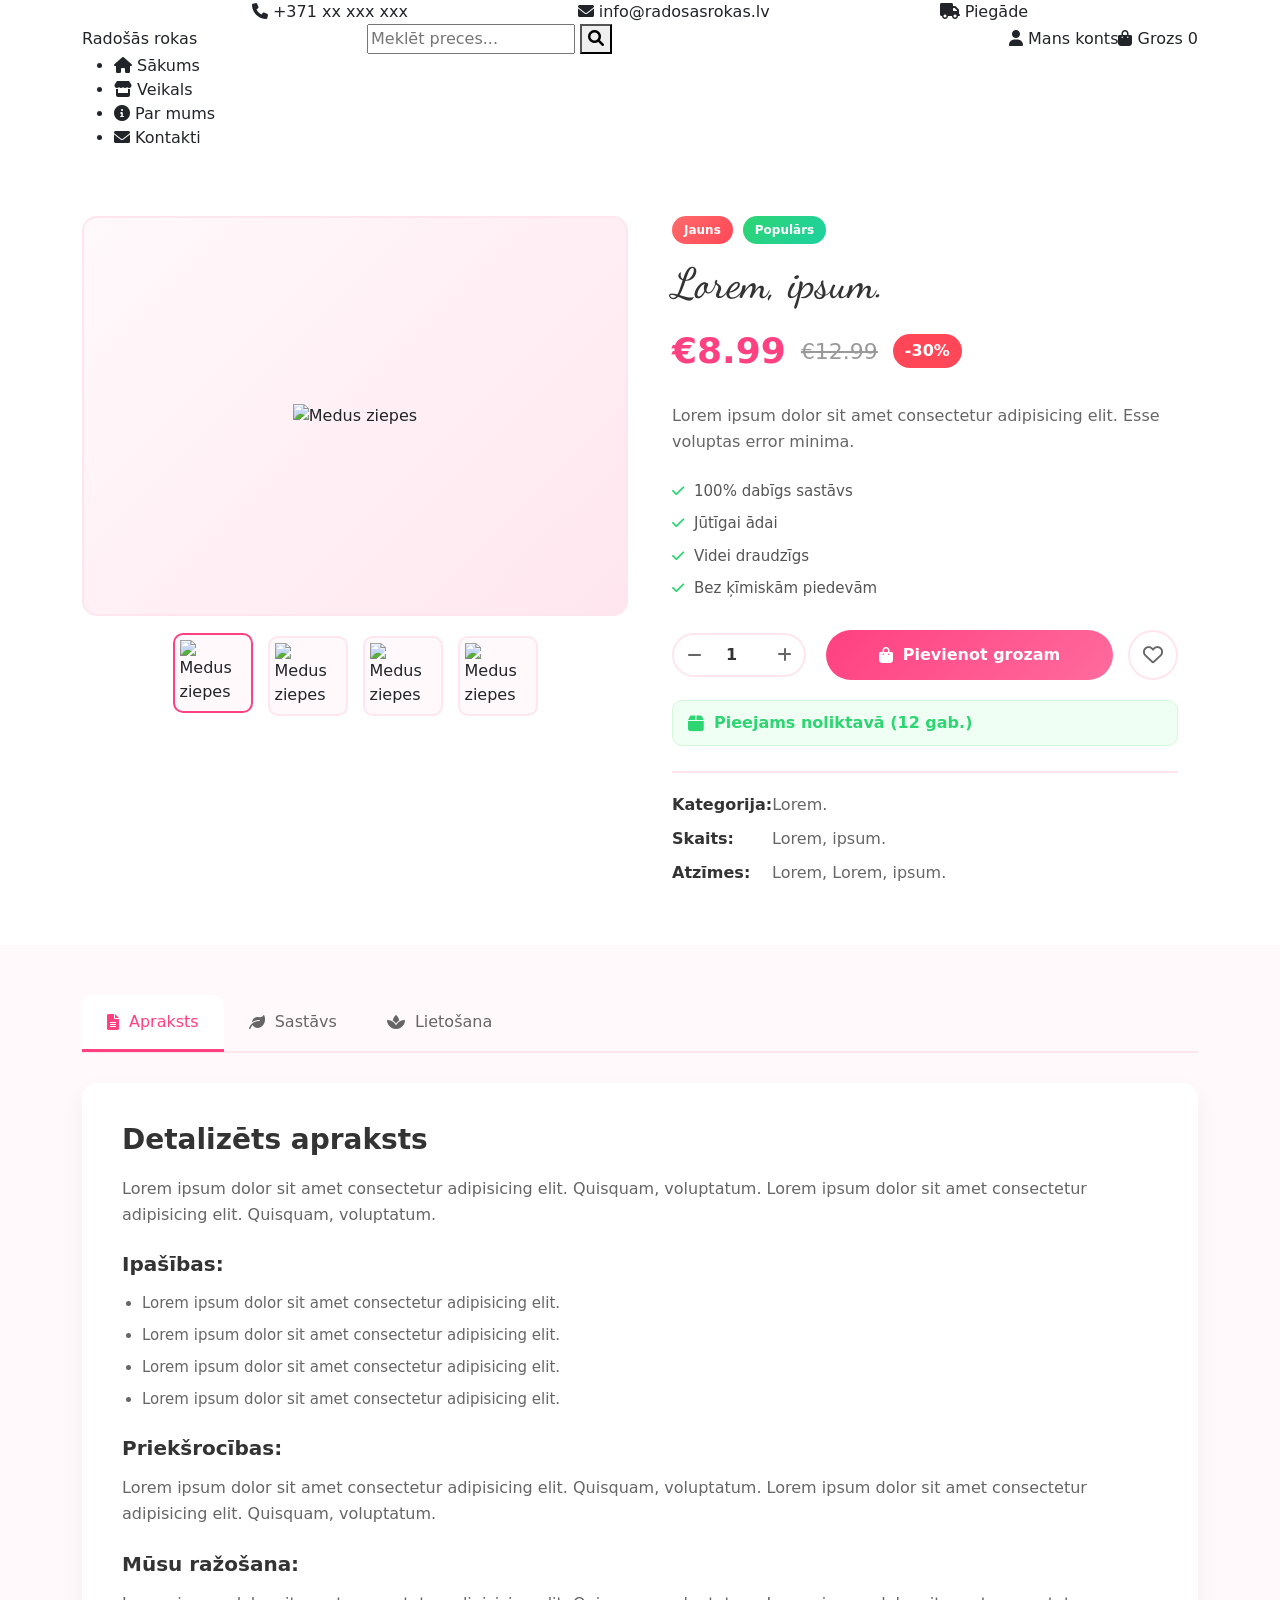
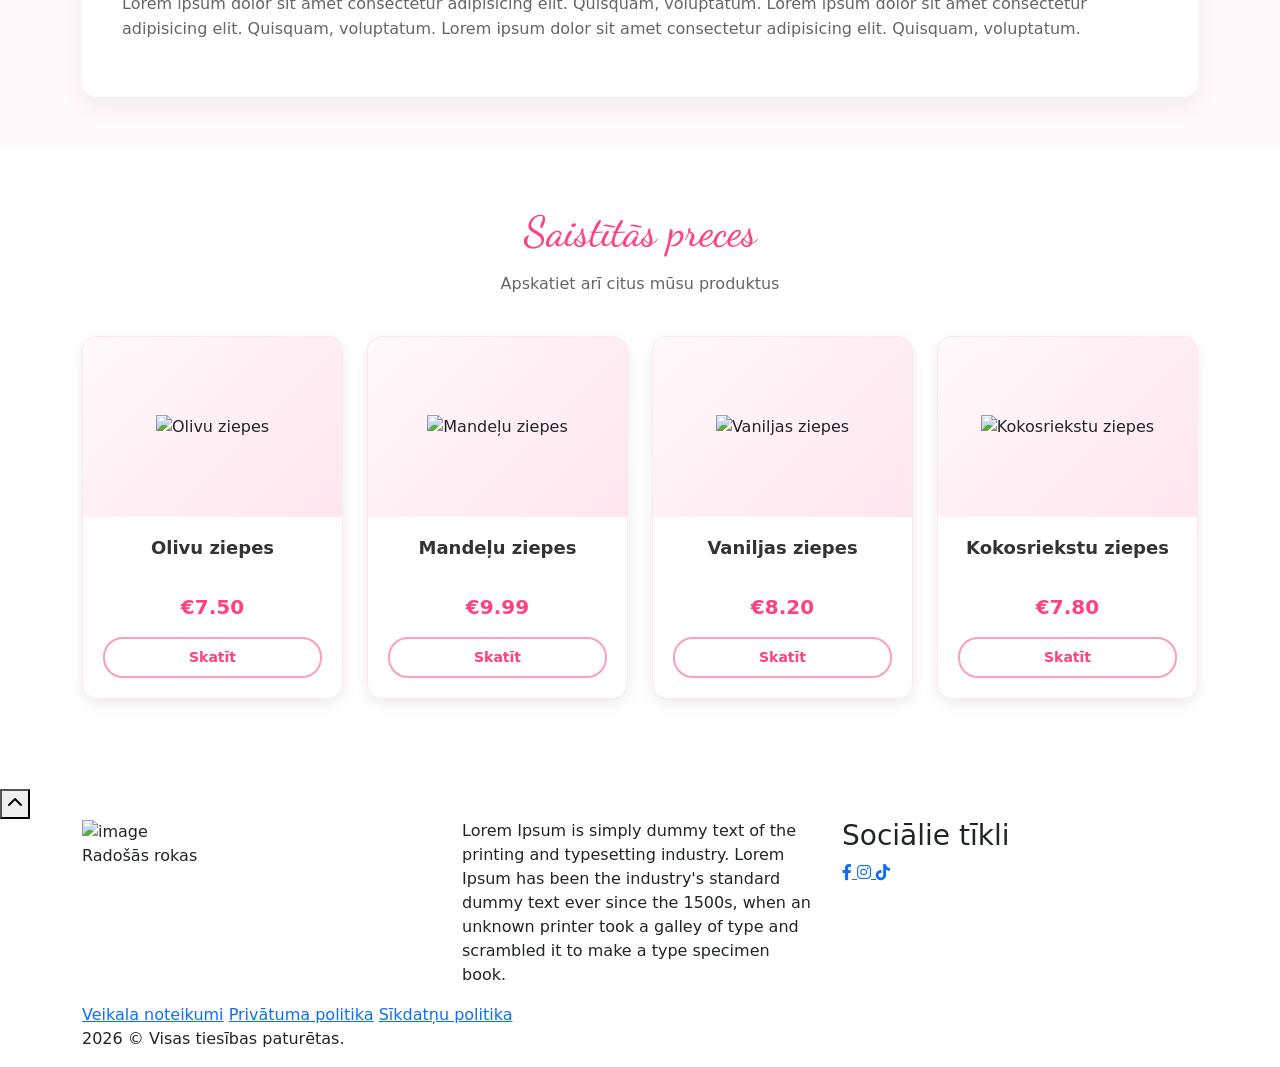
==== commit ecf0c1ad: "Update and rename single-product.html to index.html" ====
--- a/index.html
+++ b/index.html
@@ -9,6 +9,7 @@
     <link rel="stylesheet" href="https://cdnjs.cloudflare.com/ajax/libs/font-awesome/6.0.0/css/all.min.css">
     <link href="https://fonts.googleapis.com/css2?family=Dancing+Script:wght@600&family=Poppins:wght@300;400;500;600&display=swap" rel="stylesheet">
     <link rel="stylesheet" href="style.css">
+    <link rel="stylesheet" href="single-product.css">
 </head>
 <body>
 
@@ -82,10 +83,10 @@
                 <div class="row">
                     <div class="col-12">
                         <ul class="nav-list">
-                            <li><a href="#" class="nav-link active"><i class="fas fa-home"></i> Sākums</a></li>
-                            <li><a href="#" class="nav-link"><i class="fas fa-store"></i> Veikals</a></li>
-                            <li><a href="#" class="nav-link"><i class="fas fa-info-circle"></i> Par mums</a></li>
-                            <li><a href="#" class="nav-link"><i class="fas fa-envelope"></i> Kontakti</a></li>
+                            <li><a href="index.html" class="nav-link active"><i class="fas fa-home"></i> Sākums</a></li>
+                            <li><a href="shop.html" class="nav-link"><i class="fas fa-store"></i> Veikals</a></li>
+                            <li><a href="about.html" class="nav-link"><i class="fas fa-info-circle"></i> Par mums</a></li>
+                            <li><a href="contacts.html" class="nav-link"><i class="fas fa-envelope"></i> Kontakti</a></li>
                         </ul>
                     </div>
                 </div>
@@ -93,373 +94,317 @@
         </nav>
     </header>
 
-    <!-- MAIN CONTENT -->
-    <main class="main-content">
-        
-        <!-- Banner -->
-        <!-- Banner Slider -->
-<section class="banner-slider-section">
-    <div id="bannerCarousel" class="carousel slide" data-bs-ride="carousel">
-        <div class="carousel-indicators">
-            <button type="button" data-bs-target="#bannerCarousel" data-bs-slide-to="0" class="active"></button>
-            <button type="button" data-bs-target="#bannerCarousel" data-bs-slide-to="1"></button>
-            <button type="button" data-bs-target="#bannerCarousel" data-bs-slide-to="2"></button>
-        </div>
-        
-        <div class="carousel-inner">
-            <!-- Slide 1 -->
-            <div class="carousel-item active">
-    <div class="banner-slide" style="background: rgb(0, 0, 0);">
-        <div class="container">
-            <div class="banner-content">
-                <h1 class="banner-title">Radošās rokas</h1>
-                <p class="banner-text">Lorem ipsum dolor sit amet consectetur adipisicing elit. Fugit minima sapiente eius non exercitationem incidunt aut enim laborum molestiae quam?</p>
-                <a href="#" class="banner-btn">Apskatīt preces</a>
-            </div>
-        </div>
-    </div>
-</div>
-
-<div class="carousel-item">
-       <div class="banner-slide" style="background: rgb(0, 0, 0);">
-        <div class="container">
-            <div class="banner-content">
-                <h1 class="banner-title">Jaunā kolekcija</h1>
-                <p class="banner-text">Lorem ipsum, dolor sit amet consectetur adipisicing elit. Quod doloribus voluptas quisquam dolor, molestias distinctio.</p>
-                <a href="#" class="banner-btn">Uzzināt vairāk</a>
-            </div>
-        </div>
-    </div>
-</div>
-
-<div class="carousel-item">
-    <div class="banner-slide" style="background: rgb(0, 0, 0);">
-        <div class="container">
-            <div class="banner-content">
-                <h1 class="banner-title">Īpašais piedāvājums</h1>
-                <p class="banner-text">Lorem ipsum, dolor sit amet consectetur adipisicing elit. Libero tempore ab sequi mollitia facilis.</p>
-                <a href="#" class="banner-btn">Pirkt tagad</a>
-            </div>
-        </div>
-    </div>
-</div>
-        
-        <button class="carousel-control-prev" type="button" data-bs-target="#bannerCarousel" data-bs-slide="prev">
-            <span class="carousel-control-prev-icon"></span>
-            <span class="visually-hidden">Previous</span>
-        </button>
-        <button class="carousel-control-next" type="button" data-bs-target="#bannerCarousel" data-bs-slide="next">
-            <span class="carousel-control-next-icon"></span>
-            <span class="visually-hidden">Next</span>
-        </button>
-    </div>
-</section>
-
-        <section class="about-section">
-    <div class="container">
-        <div class="row">
-            <div class="col-lg-6 col-md-6 col-sm-12 col-12">
-                <div class="image-block">
-                    <img src="placeholder.svg" alt="Radošās rokas">
-                </div>
-            </div>
-
-            <div class="col-lg-6 col-md-6 col-sm-12 col-12">
-                <div class="about-content">
-                    <h2>Par mums</h2>
-                    <p>Lorem ipsum dolor sit amet consectetur, adipisicing elit. Quidem, necessitatibus! Molestiae repellat voluptatem magni porro consectetur!</p>
-                    <p>Lorem ipsum dolor sit, amet consectetur adipisicing elit. Quisquam temporibus voluptatem facilis!</p>
-                </div>
-            </div>
-        </div>
-    </div>
-</section>
-
-        <!-- Slider -->
-        <div class="product-slider-section">
-    <div class="container">
-        <div class="row">
-            <div class="col-12">
-                <h2 class="section-title">Populārākās preces!</h2>
-            </div>
-        </div>
-        
-        <div class="row">
-            <div class="col-12">
-                <div class="slider-container">
-                    <input type="radio" name="slider" id="item-1" checked>
-                    <input type="radio" name="slider" id="item-2">
-                    <input type="radio" name="slider" id="item-3">
-                    
-                    <div class="cards">
-                        <label class="card" for="item-1" id="product-1">
-                            <img src="https://tse2.mm.bing.net/th/id/OIP.G6vATEYGktossz2GGuSi7wHaE7?rs=1&pid=ImgDetMain&o=7&rm=3" alt="Ziepes-1">
-                        </label>
-                        <label class="card" for="item-2" id="product-2">
-                            <img src="https://tse2.mm.bing.net/th/id/OIP.G6vATEYGktossz2GGuSi7wHaE7?rs=1&pid=ImgDetMain&o=7&rm=3" alt="Ziepes-2">
-                        </label>
-                        <label class="card" for="item-3" id="product-3">
-                            <img src="https://tse2.mm.bing.net/th/id/OIP.G6vATEYGktossz2GGuSi7wHaE7?rs=1&pid=ImgDetMain&o=7&rm=3" alt="Ziepes-3">
-                        </label>
-                    </div>
-                    
-                    <div class="slider-info">
-                        <div class="row align-items-center">
-                            <div class="col-lg-7 col-md-6">
-                                <div class="product-details-slider" id="product-details-slider">
-                                    <div class="product-info active" id="info-1">
-                                        <h3>Lorem, ipsum dolor.</h3>
-                                        <div class="price-section">
-                                            <span class="price">€8.99</span>
-                                        </div>
-                                        <p class="description">Lorem, ipsum dolor sit amet consectetur adipisicing elit. Voluptates tempore illo labore.</p>
-                                        <div class="product-features">
-                                            <span><i class="fas fa-leaf"></i> Dabīgs sastāvs</span>
-                                            <span><i class="fas fa-heart"></i> Jūtīgai ādai</span>
-                                        </div>
-                                    </div>
-                                    <div class="product-info" id="info-2">
-                                        <h3>Lorem, ipsum.</h3>
-                                        <div class="price-section">
-                                            <span class="price">€7.50</span>
-                                        </div>
-                                        <p class="description">Lorem ipsum dolor sit amet, consectetur adipisicing elit.</p>
-                                        <div class="product-features">
-                                            <span><i class="fas fa-leaf"></i> Olīveļļa</span>
-                                            <span><i class="fas fa-spa"></i> Atspirdzinošs</span>
-                                        </div>
-                                    </div>
-                                    <div class="product-info" id="info-3">
-                                        <h3> Lorem ipsum dolor sit.</h3>
-                                        <div class="price-section">
-                                            <span class="price">€9.99</span>
-                                        </div>
-                                        <p class="description">Lorem ipsum dolor, sit amet consectetur adipisicing elit. Assumenda harum dolore nulla doloremque voluptate.</p>
-                                        <div class="product-features">
-                                            <span><i class="fas fa-star"></i> Populārs</span>
-                                            <span><i class="fas fa-seedling"></i> Organisks</span>
-                                        </div>
-                                    </div>
-                                </div>
-                            </div>
-                            <div class="col-lg-5 col-md-6">
-                                <div class="slider-controls-wrapper">
-                                    <button class="buy-btn">
+    <!-- MAIN SECTION -->
+     <main class="main-content">
+        <!-- Product Main Section -->
+        <section class="product-main-section">
+            <div class="container">
+                <div class="row">
+                    <div class="col-lg-6 col-md-12">
+                        <div class="product-images">
+                            <!-- Main Product Image -->
+                            <div class="main-product-image">
+                                <img src="placeholder.svg" alt="Medus ziepes" class="img-fluid">
+                            </div>
+                            
+                            <!-- Product Thumbnails -->
+                            <div class="product-thumbnails">
+                                <div class="thumbnail active">
+                                    <img src="placeholder.svg" alt="Medus ziepes front" class="img-fluid">
+                                </div>
+                                <div class="thumbnail">
+                                    <img src="placeholder.svg" alt="Medus ziepes side" class="img-fluid">
+                                </div>
+                                <div class="thumbnail">
+                                    <img src="placeholder.svg" alt="Medus ziepes package" class="img-fluid">
+                                </div>
+                                <div class="thumbnail">
+                                    <img src="placeholder.svg" alt="Medus ziepes in use" class="img-fluid">
+                                </div>
+                            </div>
+                        </div>
+                    </div>
+                    
+                    <div class="col-lg-6 col-md-12">
+                        <div class="product-details">
+                            <!-- Product Badge -->
+                            <div class="product-badge-wrapper">
+                                <span class="product-badge new">Jauns</span>
+                                <span class="product-badge popular">Populārs</span>
+                            </div>
+                            
+                            <!-- Product Title -->
+                            <h1 class="product-title">Lorem, ipsum.</h1>
+                            
+                            <!-- Product Price -->
+                            <div class="product-price-section">
+                                <span class="current-price">€8.99</span>
+                                <span class="old-price">€12.99</span>
+                                <span class="discount-badge">-30%</span>
+                            </div>
+                            
+                            <!-- Short Description -->
+                            <div class="product-short-description">
+                                <p>Lorem ipsum dolor sit amet consectetur adipisicing elit. Esse voluptas error minima.</p>
+                            </div>
+                            
+                            <!-- Product Features -->
+                            <div class="product-features-list">
+                                <div class="feature-item">
+                                    <i class="fas fa-check"></i>
+                                    <span>100% dabīgs sastāvs</span>
+                                </div>
+                                <div class="feature-item">
+                                    <i class="fas fa-check"></i>
+                                    <span>Jūtīgai ādai</span>
+                                </div>
+                                <div class="feature-item">
+                                    <i class="fas fa-check"></i>
+                                    <span>Videi draudzīgs</span>
+                                </div>
+                                <div class="feature-item">
+                                    <i class="fas fa-check"></i>
+                                    <span>Bez ķīmiskām piedevām</span>
+                                </div>
+                            </div>
+                            
+                            <!-- Product options(ja vajadzigs bus!) -->
+                             
+
+                            <!-- Add to Cart Section -->
+                            <div class="add-to-cart-section">
+                                <div class="quantity-selector">
+                                    <button class="quantity-btn minus"><i class="fas fa-minus"></i></button>
+                                    <input type="number" class="quantity-input" value="1" min="1" max="10">
+                                    <button class="quantity-btn plus"><i class="fas fa-plus"></i></button>
+                                </div>
+                                
+                                <div class="cart-buttons">
+                                    <button class="add-to-cart-btn">
                                         <i class="fas fa-shopping-bag"></i> Pievienot grozam
                                     </button>
-                                    <div class="additional-actions">
-                                        <button class="details-btn">
-                                            <i class="fas fa-info-circle"></i> Vairāk info
-                                        </button>
+                                    <button class="wishlist-btn">
+                                        <i class="far fa-heart"></i>
+                                    </button>
+                                </div>
+                            </div>
+                            
+                            <!-- Stock Info -->
+                            <div class="stock-info">
+                                <i class="fas fa-box"></i>
+                                <span class="stock-text">Pieejams noliktavā (12 gab.)</span>
+                            </div>
+                            
+                            <!-- Product Meta -->
+                            <div class="product-meta">
+                                <div class="meta-item">
+                                    <span class="meta-label">Kategorija:</span>
+                                    <span class="meta-value">Lorem.</span>
+                                </div>
+                                <div class="meta-item">
+                                    <span class="meta-label">Skaits:</span>
+                                    <span class="meta-value">Lorem, ipsum.</span>
+                                </div>
+                                <div class="meta-item">
+                                    <span class="meta-label">Atzīmes:</span>
+                                    <span class="meta-value">Lorem, Lorem, ipsum.</span>
+                                </div>
+                            </div>
+                        </div>
+                    </div>
+                </div>
+            </div>
+        </section>
+
+        <!-- Product Tabs Section -->
+        <section class="product-tabs-section">
+            <div class="container">
+                <div class="row">
+                    <div class="col-12">
+                        <ul class="nav nav-tabs product-tabs" id="productTabs" role="tablist">
+                            <li class="nav-item" role="presentation">
+                                <button class="nav-link active" id="description-tab" data-bs-toggle="tab" data-bs-target="#description" type="button" role="tab" aria-controls="description" aria-selected="true">
+                                    <i class="fas fa-file-alt"></i> Apraksts
+                                </button>
+                            </li>
+                            <li class="nav-item" role="presentation">
+                                <button class="nav-link" id="ingredients-tab" data-bs-toggle="tab" data-bs-target="#ingredients" type="button" role="tab" aria-controls="ingredients" aria-selected="false">
+                                    <i class="fas fa-leaf"></i> Sastāvs
+                                </button>
+                            </li>
+                            <li class="nav-item" role="presentation">
+                                <button class="nav-link" id="usage-tab" data-bs-toggle="tab" data-bs-target="#usage" type="button" role="tab" aria-controls="usage" aria-selected="false">
+                                    <i class="fas fa-spa"></i> Lietošana
+                                </button>
+                            </li>
+                        </ul>
+                        
+                        <div class="tab-content" id="productTabsContent">
+                            <!-- Description Tab -->
+                            <div class="tab-pane fade show active" id="description" role="tabpanel" aria-labelledby="description-tab">
+                                <div class="tab-content-wrapper">
+                                    <h3>Detalizēts apraksts</h3>
+                                    <p>Lorem ipsum dolor sit amet consectetur adipisicing elit. Quisquam, voluptatum. Lorem ipsum dolor sit amet consectetur adipisicing elit. Quisquam, voluptatum.</p>
+                                    
+                                    <h4>Ipašības:</h4>
+                                    <ul>
+                                        <li>Lorem ipsum dolor sit amet consectetur adipisicing elit.</li>
+                                        <li>Lorem ipsum dolor sit amet consectetur adipisicing elit.</li>
+                                        <li>Lorem ipsum dolor sit amet consectetur adipisicing elit.</li>
+                                        <li>Lorem ipsum dolor sit amet consectetur adipisicing elit.</li>
+                                    </ul>
+                                    
+                                    <h4>Priekšrocības:</h4>
+                                    <p>Lorem ipsum dolor sit amet consectetur adipisicing elit. Quisquam, voluptatum. Lorem ipsum dolor sit amet consectetur adipisicing elit. Quisquam, voluptatum.</p>
+                                    
+                                    <h4>Mūsu ražošana:</h4>
+                                    <p>Lorem ipsum dolor sit amet consectetur adipisicing elit. Quisquam, voluptatum. Lorem ipsum dolor sit amet consectetur adipisicing elit. Quisquam, voluptatum. Lorem ipsum dolor sit amet consectetur adipisicing elit. Quisquam, voluptatum.</p>
+                                </div>
+                            </div>
+                            
+                            <!-- Ingredients Tab -->
+                            <div class="tab-pane fade" id="ingredients" role="tabpanel" aria-labelledby="ingredients-tab">
+                                <div class="tab-content-wrapper">
+                                    <h3>Sastāvs</h3>
+                                    <p>Lorem ipsum dolor sit amet consectetur adipisicing elit. Quisquam, voluptatum. Lorem ipsum dolor sit amet consectetur adipisicing elit. Quisquam, voluptatum.</p>
+                                    
+                                    <div class="ingredients-list">
+                                        <div class="ingredient-item">
+                                            <span class="ingredient-name">Lorem, ipsum dolor.</span>
+                                            <span class="ingredient-percent">x%</span>
+                                        </div>
+                                        <div class="ingredient-item">
+                                            <span class="ingredient-name">Lorem, ipsum.</span>
+                                            <span class="ingredient-percent">x%</span>
+                                        </div>
+                                        <div class="ingredient-item">
+                                            <span class="ingredient-name">Lorem, ipsum dolor.</span>
+                                            <span class="ingredient-percent">x%</span>
+                                        </div>
+                                        <div class="ingredient-item">
+                                            <span class="ingredient-name">Lorem.</span>
+                                            <span class="ingredient-percent">x%</span>
+                                        </div>
+                                        <div class="ingredient-item">
+                                            <span class="ingredient-name">Lorem, ipsum.</span>
+                                            <span class="ingredient-percent">x%</span>
+                                        </div>
                                     </div>
-                                    <div class="dots">
-                                        <label for="item-1" class="dot active"></label>
-                                        <label for="item-2" class="dot"></label>
-                                        <label for="item-3" class="dot"></label>
+                                </div>
+                            </div>
+                            
+                            <!-- Usage Tab -->
+                            <div class="tab-pane fade" id="usage" role="tabpanel" aria-labelledby="usage-tab">
+                                <div class="tab-content-wrapper">
+                                    <h3>Lietošanas instrukcija</h3>
+                                    
+                                    <div class="usage-steps">
+                                        <div class="step">
+                                            <div class="step-number">1</div>
+                                            <div class="step-content">
+                                                <h4>Pirmā līmeņa virsraksts</h4>
+                                                <p>Lorem ipsum dolor sit amet consectetur adipisicing elit. Quisquam, voluptatum.</p>
+                                            </div>
+                                        </div>
+                                        <div class="step">
+                                            <div class="step-number">2</div>
+                                            <div class="step-content">
+                                                <h4>Otrā līmeņa virsraksts</h4>
+                                                <p>Lorem ipsum dolor sit amet consectetur adipisicing elit. Quisquam, voluptatum.</p>
+                                            </div>
+                                        </div>
+                                        <div class="step">
+                                            <div class="step-number">3</div>
+                                            <div class="step-content">
+                                                <h4>Trešā līmeņa virsraksts</h4>
+                                                <p>Lorem ipsum dolor sit amet consectetur adipisicing elit. Quisquam, voluptatum.</p>
+                                            </div>
+                                        </div>
                                     </div>
-                                </div>
-                            </div>
-                        </div>
-                    </div>
-                </div>
-            </div>
-        </div>
-    </div>
-</div>
-
-        <!-- Products Section -->
-        <section class="products-section">
+                                    
+                                    <div class="care-instructions">
+                                        <h4>Kopšanas padomi:</h4>
+                                        <p>Lorem ipsum dolor sit amet consectetur adipisicing elit. Quisquam, voluptatum. Lorem ipsum dolor sit amet consectetur adipisicing elit. Quisquam, voluptatum.</p>
+                                    </div>
+                                </div>
+                            </div>
+                        </div>
+                    </div>
+                </div>
+            </div>
+        </section>
+
+        <!-- Related Products -->
+        <section class="related-products-section">
             <div class="container">
                 <div class="row">
                     <div class="col-12">
-                        <h2 class="section-heading">Visas preces</h2>
+                        <h2 class="section-title">Saistītās preces</h2>
+                        <p class="section-subtitle">Apskatiet arī citus mūsu produktus</p>
                     </div>
                 </div>
                 
                 <div class="row">
-                    <div class="col-12">
-                        <div class="products-grid">
-                            <!-- Produkts 1 -->
-                            <div class="product-card">
-                                <div class="product-image">
-                                    <img src="https://tse2.mm.bing.net/th/id/OIP.G6vATEYGktossz2GGuSi7wHaE7?rs=1&pid=ImgDetMain&o=7&rm=3" alt="ziepes">
-                                    <span class="product-badge new">Jauns</span>
-                                </div>
-                                <div class="product-details">
-                                    <h3>Lorem, ipsum.</h3>
-                                    <p class="product-desc">Lorem ipsum dolor sit, amet consectetur adipisicing elit.</p>
-                                    <div class="product-footer">
-                                        <span class="product-price">€6.80</span>
-                                        <button class="add-to-cart">
-                                            <i class="fas fa-plus"></i>
-                                        </button>
-                                    </div>
-                                </div>
-                            </div>
-                            
-                            <!-- Produkts 2 -->
-                            <div class="product-card">
-                                <div class="product-image">
-                                    <img src="https://tse2.mm.bing.net/th/id/OIP.G6vATEYGktossz2GGuSi7wHaE7?rs=1&pid=ImgDetMain&o=7&rm=3" alt="ziepes">
-                                </div>
-                                <div class="product-details">
-                                    <h3>Lorem, ipsum dolor.</h3>
-                                    <p class="product-desc">Lorem ipsum dolor sit amet consectetur.</p>
-                                    <div class="product-footer">
-                                        <span class="product-price">€6.99</span>
-                                        <button class="add-to-cart">
-                                            <i class="fas fa-plus"></i>
-                                        </button>
-                                    </div>
-                                </div>
-                            </div>
-                            
-                            <!-- Produkts 3 -->
-                            <div class="product-card">
-                                <div class="product-image">
-                                    <img src="https://tse2.mm.bing.net/th/id/OIP.G6vATEYGktossz2GGuSi7wHaE7?rs=1&pid=ImgDetMain&o=7&rm=3" alt="ziepes">
-                                    <span class="product-badge popular">Populārs</span>
-                                </div>
-                                <div class="product-details">
-                                    <h3>Lorem, ipsum.</h3>
-                                    <p class="product-desc">Lorem ipsum dolor, sit amet consectetur adipisicing.</p>
-                                    <div class="product-footer">
-                                        <span class="product-price">€7.50</span>
-                                        <button class="add-to-cart">
-                                            <i class="fas fa-plus"></i>
-                                        </button>
-                                    </div>
-                                </div>
-                            </div>
-                            
-                            <!-- Produkts 4 -->
-                            <div class="product-card">
-                                <div class="product-image">
-                                    <img src="https://tse2.mm.bing.net/th/id/OIP.G6vATEYGktossz2GGuSi7wHaE7?rs=1&pid=ImgDetMain&o=7&rm=3" alt="ziepes">
-                                </div>
-                                <div class="product-details">
-                                    <h3>Lorem, ipsum.</h3>
-                                    <p class="product-desc">Lorem ipsum dolor sit amet.</p>
-                                    <div class="product-footer">
-                                        <span class="product-price">€8.20</span>
-                                        <button class="add-to-cart">
-                                            <i class="fas fa-plus"></i>
-                                        </button>
-                                    </div>
-                                </div>
-                            </div>
-                            
-                            <!-- Produkts 5 -->
-                            <div class="product-card">
-                                <div class="product-image">
-                                    <img src="https://tse2.mm.bing.net/th/id/OIP.G6vATEYGktossz2GGuSi7wHaE7?rs=1&pid=ImgDetMain&o=7&rm=3" alt="ziepes">
-                                </div>
-                                <div class="product-details">
-                                    <h3>Lorem, ipsum.</h3>
-                                    <p class="product-desc">Lorem, ipsum dolor sit amet consectetur adipisicing elit. Ad, odio.</p>
-                                    <div class="product-footer">
-                                        <span class="product-price">€7.80</span>
-                                        <button class="add-to-cart">
-                                            <i class="fas fa-plus"></i>
-                                        </button>
-                                    </div>
-                                </div>
-                            </div>
-                            
-                            <!-- Produkts 6 -->
-                            <div class="product-card">
-                                <div class="product-image">
-                                    <img src="https://tse2.mm.bing.net/th/id/OIP.G6vATEYGktossz2GGuSi7wHaE7?rs=1&pid=ImgDetMain&o=7&rm=3" alt="ziepes">
-                                    <span class="product-badge sale">Akcija</span>
-                                </div>
-                                <div class="product-details">
-                                    <h3>Lorem, ipsum.</h3>
-                                    <p class="product-desc">Lorem, ipsum dolor.</p>
-                                    <div class="product-footer">
-                                        <span class="product-price">€6.50</span>
-                                        <button class="add-to-cart">
-                                            <i class="fas fa-plus"></i>
-                                        </button>
-                                    </div>
-                                </div>
-                            </div>
-                            
-                            <!-- Produkts 7 -->
-                            <div class="product-card">
-                                <div class="product-image">
-                                    <img src="https://tse2.mm.bing.net/th/id/OIP.G6vATEYGktossz2GGuSi7wHaE7?rs=1&pid=ImgDetMain&o=7&rm=3" alt="ziepes">
-                                </div>
-                                <div class="product-details">
-                                    <h3>Lorem, ipsum dolor.</h3>
-                                    <p class="product-desc">Lorem ipsum dolor sit amet consectetur adipisicing.</p>
-                                    <div class="product-footer">
-                                        <span class="product-price">€7.20</span>
-                                        <button class="add-to-cart">
-                                            <i class="fas fa-plus"></i>
-                                        </button>
-                                    </div>
-                                </div>
-                            </div>
-                            
-                            <!-- Produkts 8 -->
-                            <div class="product-card">
-                                <div class="product-image">
-                                    <img src="https://tse2.mm.bing.net/th/id/OIP.G6vATEYGktossz2GGuSi7wHaE7?rs=1&pid=ImgDetMain&o=7&rm=3" alt="ziepes">
-                                </div>
-                                <div class="product-details">
-                                    <h3>Lorem, ipsum.</h3>
-                                    <p class="product-desc">Lorem ipsum dolor sit.</p>
-                                    <div class="product-footer">
-                                        <span class="product-price">€8.00</span>
-                                        <button class="add-to-cart">
-                                            <i class="fas fa-plus"></i>
-                                        </button>
-                                    </div>
-                                </div>
-                            </div>
-                        </div>
-                    </div>
-                </div>
-                
-                <!-- Pagination -->
-                <!-- <div class="row">
-                    <div class="col-12">
-                        <div class="pagination">
-                            <a href="#" class="page-link disabled">
-                                <i class="fas fa-chevron-left"></i>
-                            </a>
-                            <a href="#" class="page-link active">1</a>
-                            <a href="#" class="page-link">2</a>
-                            <a href="#" class="page-link">3</a>
-                            <a href="#" class="page-link">
-                                <i class="fas fa-chevron-right"></i>
-                            </a>
-                        </div>
-                    </div>
-                </div> -->
+                    <div class="col-lg-3 col-md-6 col-sm-6">
+                        <div class="related-product-card">
+                            <div class="product-image">
+                                <img src="placeholder.svg" alt="Olivu ziepes" class="img-fluid">
+                            </div>
+                            <div class="product-info">
+                                <h3>Olivu ziepes</h3>
+                                <div class="product-price">€7.50</div>
+                                <button class="view-product-btn">Skatīt</button>
+                            </div>
+                        </div>
+                    </div>
+                    
+                    <div class="col-lg-3 col-md-6 col-sm-6">
+                        <div class="related-product-card">
+                            <div class="product-image">
+                                <img src="placeholder.svg" alt="Mandeļu ziepes" class="img-fluid">
+                            </div>
+                            <div class="product-info">
+                                <h3>Mandeļu ziepes</h3>
+                                <div class="product-price">€9.99</div>
+                                <button class="view-product-btn">Skatīt</button>
+                            </div>
+                        </div>
+                    </div>
+                    
+                    <div class="col-lg-3 col-md-6 col-sm-6">
+                        <div class="related-product-card">
+                            <div class="product-image">
+                                <img src="placeholder.svg" alt="Vaniljas ziepes" class="img-fluid">
+                            </div>
+                            <div class="product-info">
+                                <h3>Vaniljas ziepes</h3>
+                                <div class="product-price">€8.20</div>
+                                <button class="view-product-btn">Skatīt</button>
+                            </div>
+                        </div>
+                    </div>
+                    
+                    <div class="col-lg-3 col-md-6 col-sm-6">
+                        <div class="related-product-card">
+                            <div class="product-image">
+                                <img src="placeholder.svg" alt="Kokosriekstu ziepes" class="img-fluid">
+                            </div>
+                            <div class="product-info">
+                                <h3>Kokosriekstu ziepes</h3>
+                                <div class="product-price">€7.80</div>
+                                <button class="view-product-btn">Skatīt</button>
+                            </div>
+                        </div>
+                    </div>
+                </div>
             </div>
         </section>
 
-        <section class="about-section">
-            <div class="container">
-                <div class="row">
-                    <div class="col-lg-6 col-md-6 col-sm-12 col-12">
-                        <div class="image-block">
-                            <img src="placeholder.svg" alt="Šeit bilde">
-                        </div>
-                    </div>
-
-                    <div class="col-lg-6 col-md-6 col-sm-12 col-12">
-                        <div class="about-content">
-                            <h2>Vēl kaut kas...</h2>
-
-                            <p>Šeit būs neliels apraksts...</p>
-                        </div>
-                    </div>
-                </div>
-            </div>
-        </section>
     </main>
+
+    <button class="scroll-top" id="scrollTop">
+        <i class="fas fa-chevron-up"></i>
+    </button>
 
     <!-- FOOTER -->
     <footer class="main-footer">
@@ -481,7 +426,6 @@
                 <div class="col-md-4">
                     <div class="footer-main">
                         <div class="footer-about">
-                            <h3>Sociālie tīkli</h3>
                             <p>Lorem Ipsum is simply dummy text of the printing and typesetting industry. Lorem Ipsum has been the industry's standard dummy text ever since the 1500s, when an unknown printer took a galley of type and scrambled it to make a type specimen book.</p> 
                         </div>
                     </div>
@@ -523,4 +467,6 @@
     <script src="https://code.jquery.com/jquery-3.7.1.min.js"></script>
     <script src="main.js"></script>
 </body>
-</html>+
+</html>
+
--- a/single-product.css
+++ b/single-product.css
@@ -0,0 +1,956 @@
+/* Product Main Section */
+.product-main-section {
+    padding: 50px 0;
+    background-color: white;
+}
+
+/* Product Images */
+.product-images {
+    margin-bottom: 30px;
+}
+
+.main-product-image {
+    background: linear-gradient(135deg, #fff9fb, #ffe6ee);
+    border-radius: 15px;
+    padding: 40px;
+    text-align: center;
+    margin-bottom: 20px;
+    border: 2px solid #ffe6ee;
+    min-height: 400px;
+    display: flex;
+    align-items: center;
+    justify-content: center;
+}
+
+.main-product-image img {
+    max-height: 320px;
+    width: auto;
+}
+
+.product-thumbnails {
+    display: flex;
+    gap: 15px;
+    justify-content: center;
+    flex-wrap: wrap;
+}
+
+.thumbnail {
+    width: 80px;
+    height: 80px;
+    border-radius: 10px;
+    overflow: hidden;
+    cursor: pointer;
+    border: 2px solid #ffe6ee;
+    transition: all 0.3s ease;
+    background: #fff9fb;
+    display: flex;
+    align-items: center;
+    justify-content: center;
+}
+
+.thumbnail:hover,
+.thumbnail.active {
+    border-color: #ff4081;
+    transform: translateY(-3px);
+}
+
+.thumbnail img {
+    width: 100%;
+    height: 100%;
+    object-fit: contain;
+    padding: 5px;
+}
+
+/* Product Details */
+.product-details {
+    padding: 0 20px;
+}
+
+.product-badge-wrapper {
+    display: flex;
+    gap: 10px;
+    margin-bottom: 15px;
+}
+
+.product-badge {
+    padding: 5px 12px;
+    border-radius: 20px;
+    font-size: 12px;
+    font-weight: 600;
+    color: white;
+}
+
+.product-badge.new {
+    background: linear-gradient(135deg, #ff6b6b, #ff4757);
+}
+
+.product-badge.popular {
+    background: linear-gradient(135deg, #2ed573, #1dd1a1);
+}
+
+.product-title {
+    font-family: 'Dancing Script', cursive;
+    font-size: 42px;
+    color: #333;
+    margin-bottom: 15px;
+    line-height: 1.2;
+}
+
+.product-rating {
+    display: flex;
+    align-items: center;
+    gap: 15px;
+    margin-bottom: 20px;
+    flex-wrap: wrap;
+}
+
+.stars {
+    color: #ffcc00;
+    font-size: 18px;
+}
+
+.rating-text {
+    color: #666;
+    font-size: 14px;
+}
+
+.review-link {
+    color: #ff4081;
+    text-decoration: none;
+    font-size: 14px;
+    font-weight: 500;
+}
+
+.review-link:hover {
+    text-decoration: underline;
+}
+
+.product-price-section {
+    display: flex;
+    align-items: center;
+    gap: 15px;
+    margin-bottom: 25px;
+    flex-wrap: wrap;
+}
+
+.current-price {
+    font-size: 36px;
+    font-weight: 700;
+    color: #ff4081;
+}
+
+.old-price {
+    font-size: 22px;
+    color: #999;
+    text-decoration: line-through;
+    font-weight: 500;
+}
+
+.discount-badge {
+    background: #ff4757;
+    color: white;
+    padding: 5px 12px;
+    border-radius: 20px;
+    font-size: 16px;
+    font-weight: 600;
+}
+
+.product-short-description {
+    margin-bottom: 25px;
+}
+
+.product-short-description p {
+    font-size: 16px;
+    line-height: 1.6;
+    color: #666;
+}
+
+.product-features-list {
+    margin-bottom: 30px;
+}
+
+.feature-item {
+    display: flex;
+    align-items: center;
+    gap: 10px;
+    margin-bottom: 10px;
+}
+
+.feature-item i {
+    color: #2ed573;
+    font-size: 14px;
+}
+
+.feature-item span {
+    font-size: 15px;
+    color: #555;
+}
+
+/* Product Options */
+.product-options {
+    margin-bottom: 30px;
+}
+
+.option-group {
+    margin-bottom: 20px;
+}
+
+.option-label {
+    display: block;
+    font-size: 16px;
+    font-weight: 600;
+    color: #333;
+    margin-bottom: 10px;
+}
+
+.option-buttons {
+    display: flex;
+    gap: 10px;
+    flex-wrap: wrap;
+}
+
+.option-btn {
+    padding: 8px 16px;
+    border: 2px solid #ffe6ee;
+    background: white;
+    border-radius: 20px;
+    font-size: 14px;
+    color: #666;
+    cursor: pointer;
+    transition: all 0.3s ease;
+}
+
+.option-btn:hover,
+.option-btn.active {
+    background: #ff4081;
+    color: white;
+    border-color: #ff4081;
+}
+
+/* Add to Cart Section */
+.add-to-cart-section {
+    display: flex;
+    align-items: center;
+    gap: 20px;
+    margin-bottom: 20px;
+    flex-wrap: wrap;
+}
+
+.quantity-selector {
+    display: flex;
+    align-items: center;
+    border: 2px solid #ffe6ee;
+    border-radius: 30px;
+    overflow: hidden;
+    background: white;
+}
+
+.quantity-btn {
+    width: 40px;
+    height: 40px;
+    border: none;
+    background: transparent;
+    color: #666;
+    font-size: 16px;
+    cursor: pointer;
+    display: flex;
+    align-items: center;
+    justify-content: center;
+    transition: all 0.3s ease;
+}
+
+.quantity-btn:hover {
+    background: #fff9fb;
+    color: #ff4081;
+}
+
+.quantity-input {
+    width: 50px;
+    height: 40px;
+    border: none;
+    text-align: center;
+    font-size: 16px;
+    font-weight: 600;
+    color: #333;
+}
+
+.quantity-input:focus {
+    outline: none;
+}
+
+.cart-buttons {
+    display: flex;
+    gap: 15px;
+    flex: 1;
+}
+
+.add-to-cart-btn {
+    flex: 1;
+    background: linear-gradient(135deg, #ff4081, #ff6b9d);
+    color: white;
+    border: none;
+    padding: 12px 25px;
+    border-radius: 30px;
+    font-size: 16px;
+    font-weight: 600;
+    cursor: pointer;
+    display: flex;
+    align-items: center;
+    justify-content: center;
+    gap: 10px;
+    transition: all 0.3s ease;
+}
+
+.add-to-cart-btn:hover {
+    transform: translateY(-3px);
+    box-shadow: 0 10px 25px rgba(255, 107, 157, 0.3);
+}
+
+.wishlist-btn {
+    width: 50px;
+    height: 50px;
+    border: 2px solid #ffe6ee;
+    background: white;
+    border-radius: 50%;
+    color: #666;
+    font-size: 20px;
+    cursor: pointer;
+    display: flex;
+    align-items: center;
+    justify-content: center;
+    transition: all 0.3s ease;
+}
+
+.wishlist-btn:hover {
+    background: #fff9fb;
+    border-color: #ff9ebb;
+    color: #ff4081;
+}
+
+/* Stock Info */
+.stock-info {
+    display: flex;
+    align-items: center;
+    gap: 10px;
+    color: #2ed573;
+    font-weight: 600;
+    margin-bottom: 25px;
+    padding: 10px 15px;
+    background: #f0fff4;
+    border-radius: 10px;
+    border: 1px solid #d4f7dc;
+}
+
+.stock-info i {
+    font-size: 18px;
+}
+
+/* Product Meta */
+.product-meta {
+    border-top: 2px solid #ffe6ee;
+    padding-top: 20px;
+}
+
+.meta-item {
+    display: flex;
+    margin-bottom: 10px;
+}
+
+.meta-label {
+    font-weight: 600;
+    color: #333;
+    min-width: 100px;
+}
+
+.meta-value {
+    color: #666;
+}
+
+/* Product Tabs Section */
+.product-tabs-section {
+    padding: 50px 0;
+    background-color: #fff9fb;
+}
+
+.product-tabs {
+    border-bottom: 2px solid #ffe6ee;
+    margin-bottom: 30px;
+}
+
+.product-tabs .nav-link {
+    border: none;
+    color: #666;
+    font-weight: 500;
+    padding: 15px 25px;
+    border-radius: 10px 10px 0 0;
+    display: flex;
+    align-items: center;
+    gap: 10px;
+}
+
+.product-tabs .nav-link:hover {
+    color: #ff4081;
+}
+
+.product-tabs .nav-link.active {
+    background: white;
+    color: #ff4081;
+    border-bottom: 3px solid #ff4081;
+}
+
+.tab-content-wrapper {
+    background: white;
+    padding: 40px;
+    border-radius: 15px;
+    box-shadow: 0 10px 25px rgba(0,0,0,0.05);
+}
+
+.tab-content-wrapper h3 {
+    font-size: 28px;
+    color: #333;
+    margin-bottom: 20px;
+    font-weight: 600;
+}
+
+.tab-content-wrapper h4 {
+    font-size: 20px;
+    color: #333;
+    margin: 25px 0 15px;
+    font-weight: 600;
+}
+
+.tab-content-wrapper p {
+    font-size: 16px;
+    line-height: 1.6;
+    color: #666;
+    margin-bottom: 15px;
+}
+
+.tab-content-wrapper ul {
+    padding-left: 20px;
+    margin-bottom: 20px;
+}
+
+.tab-content-wrapper ul li {
+    font-size: 15px;
+    color: #666;
+    line-height: 1.6;
+    margin-bottom: 8px;
+}
+
+/* Ingredients List */
+.ingredients-list {
+    margin: 25px 0;
+}
+
+.ingredient-item {
+    display: flex;
+    justify-content: space-between;
+    align-items: center;
+    padding: 12px 0;
+    border-bottom: 1px solid #ffe6ee;
+}
+
+.ingredient-item:last-child {
+    border-bottom: none;
+}
+
+.ingredient-name {
+    font-size: 16px;
+    color: #333;
+    font-weight: 500;
+}
+
+.ingredient-percent {
+    font-size: 14px;
+    color: #666;
+    background: #fff9fb;
+    padding: 4px 12px;
+    border-radius: 15px;
+}
+
+.allergy-info {
+    background: #fff9fb;
+    padding: 20px;
+    border-radius: 10px;
+    border-left: 4px solid #ffcc00;
+    margin-top: 30px;
+}
+
+.allergy-info h4 {
+    color: #ff6b00;
+    margin-top: 0;
+}
+
+.allergy-info i {
+    color: #ff6b00;
+    margin-right: 10px;
+}
+
+/* Usage Steps */
+.usage-steps {
+    margin: 25px 0;
+}
+
+.step {
+    display: flex;
+    align-items: flex-start;
+    gap: 20px;
+    margin-bottom: 25px;
+}
+
+.step-number {
+    width: 40px;
+    height: 40px;
+    background: linear-gradient(135deg, #ff9ebb, #ff4081);
+    color: white;
+    border-radius: 50%;
+    display: flex;
+    align-items: center;
+    justify-content: center;
+    font-size: 18px;
+    font-weight: 600;
+    flex-shrink: 0;
+}
+
+.step-content h4 {
+    margin-top: 0;
+    margin-bottom: 8px;
+}
+
+.care-instructions {
+    background: #fff9fb;
+    padding: 20px;
+    border-radius: 10px;
+    margin-top: 30px;
+}
+
+/* Reviews */
+.reviews-summary {
+    display: flex;
+    gap: 40px;
+    margin: 25px 0;
+    padding: 25px;
+    background: white;
+    border-radius: 10px;
+    border: 2px solid #ffe6ee;
+    flex-wrap: wrap;
+}
+
+.average-rating {
+    text-align: center;
+    min-width: 150px;
+}
+
+.rating-number {
+    font-size: 48px;
+    font-weight: 700;
+    color: #333;
+    line-height: 1;
+}
+
+.rating-stars {
+    color: #ffcc00;
+    font-size: 24px;
+    margin: 10px 0;
+}
+
+.rating-text {
+    font-size: 14px;
+    color: #666;
+}
+
+.rating-bars {
+    flex: 1;
+    min-width: 250px;
+}
+
+.rating-bar {
+    display: flex;
+    align-items: center;
+    gap: 15px;
+    margin-bottom: 10px;
+}
+
+.rating-bar .stars {
+    width: 80px;
+    font-size: 14px;
+    color: #666;
+}
+
+.rating-bar .bar {
+    flex: 1;
+    height: 8px;
+    background: #ffe6ee;
+    border-radius: 4px;
+    overflow: hidden;
+}
+
+.rating-bar .fill {
+    height: 100%;
+    background: linear-gradient(to right, #ffcc00, #ff6b00);
+    border-radius: 4px;
+}
+
+.rating-bar .percentage {
+    width: 40px;
+    font-size: 14px;
+    color: #666;
+    text-align: right;
+}
+
+/* Review Form */
+.review-form {
+    background: white;
+    padding: 30px;
+    border-radius: 10px;
+    border: 2px solid #ffe6ee;
+    margin-top: 30px;
+}
+
+.review-form h4 {
+    margin-top: 0;
+}
+
+.rating-input {
+    display: flex;
+    gap: 5px;
+    margin: 15px 0;
+}
+
+.rating-input i {
+    font-size: 24px;
+    color: #ddd;
+    cursor: pointer;
+    transition: all 0.3s ease;
+}
+
+.rating-input i:hover,
+.rating-input i.active {
+    color: #ffcc00;
+}
+
+.review-form .form-group {
+    margin-bottom: 20px;
+}
+
+.review-form .form-control {
+    border: 2px solid #ffe6ee;
+    border-radius: 8px;
+    padding: 12px;
+    font-size: 15px;
+}
+
+.review-form .form-control:focus {
+    border-color: #ff4081;
+    box-shadow: 0 0 0 3px rgba(255, 107, 157, 0.1);
+}
+
+.submit-review-btn {
+    background: linear-gradient(135deg, #ff4081, #ff6b9d);
+    color: white;
+    border: none;
+    padding: 12px 30px;
+    border-radius: 30px;
+    font-size: 16px;
+    font-weight: 600;
+    cursor: pointer;
+    transition: all 0.3s ease;
+}
+
+.submit-review-btn:hover {
+    transform: translateY(-3px);
+    box-shadow: 0 10px 25px rgba(255, 107, 157, 0.3);
+}
+
+/* Related Products */
+.related-products-section {
+    padding: 60px 0;
+    background-color: white;
+}
+
+.section-title {
+    text-align: center;
+    font-family: 'Dancing Script', cursive;
+    font-size: 42px;
+    color: #ff4081;
+    margin-bottom: 15px;
+}
+
+.section-subtitle {
+    text-align: center;
+    font-size: 16px;
+    color: #666;
+    margin-bottom: 40px;
+}
+
+.related-product-card {
+    background: white;
+    border-radius: 15px;
+    overflow: hidden;
+    box-shadow: 0 5px 15px rgba(0,0,0,0.08);
+    transition: all 0.3s ease;
+    border: 1px solid #ffe6ee;
+    margin-bottom: 30px;
+}
+
+.related-product-card:hover {
+    transform: translateY(-5px);
+    box-shadow: 0 15px 30px rgba(255, 107, 157, 0.15);
+}
+
+.related-product-card .product-image {
+    height: 180px;
+    background: linear-gradient(135deg, #fff9fb, #ffe6ee);
+    display: flex;
+    align-items: center;
+    justify-content: center;
+    padding: 20px;
+}
+
+.related-product-card .product-image img {
+    max-height: 140px;
+    width: auto;
+}
+
+.related-product-card .product-info {
+    padding: 20px;
+    text-align: center;
+}
+
+.related-product-card .product-info h3 {
+    font-size: 18px;
+    color: #333;
+    margin-bottom: 10px;
+    font-weight: 600;
+    height: 45px;
+    overflow: hidden;
+}
+
+.related-product-card .product-price {
+    font-size: 20px;
+    color: #ff4081;
+    font-weight: 700;
+    margin-bottom: 15px;
+}
+
+.view-product-btn {
+    background: white;
+    color: #ff4081;
+    border: 2px solid #ff9ebb;
+    padding: 8px 20px;
+    border-radius: 20px;
+    font-size: 14px;
+    font-weight: 600;
+    cursor: pointer;
+    transition: all 0.3s ease;
+    width: 100%;
+}
+
+.view-product-btn:hover {
+    background: #ff4081;
+    color: white;
+}
+
+/* ===== RESPONSIVE DESIGN ===== */
+
+@media (max-width: 992px) {
+    .product-title {
+        font-size: 36px;
+    }
+    
+    .current-price {
+        font-size: 32px;
+    }
+    
+    .section-title {
+        font-size: 38px;
+    }
+    
+    .tab-content-wrapper {
+        padding: 30px;
+    }
+    
+    .reviews-summary {
+        flex-direction: column;
+        gap: 20px;
+    }
+}
+
+@media (max-width: 768px) {
+    .product-main-section {
+        padding: 30px 0;
+    }
+    
+    .product-tabs-section,
+    .related-products-section {
+        padding: 40px 0;
+    }
+    
+    .product-title {
+        font-size: 32px;
+    }
+    
+    .main-product-image {
+        padding: 30px;
+        min-height: 350px;
+    }
+    
+    .main-product-image img {
+        max-height: 280px;
+    }
+    
+    .thumbnail {
+        width: 70px;
+        height: 70px;
+    }
+    
+    .add-to-cart-section {
+        flex-direction: column;
+        align-items: stretch;
+    }
+    
+    .quantity-selector {
+        justify-content: center;
+    }
+    
+    .cart-buttons {
+        flex-direction: column;
+    }
+    
+    .wishlist-btn {
+        width: 100%;
+        border-radius: 30px;
+        height: 50px;
+    }
+    
+    .section-title {
+        font-size: 34px;
+    }
+    
+    .related-product-card .product-image {
+        height: 160px;
+    }
+    
+    .related-product-card .product-image img {
+        max-height: 120px;
+    }
+}
+
+@media (max-width: 576px) {
+    .product-details {
+        padding: 0;
+    }
+    
+    .product-title {
+        font-size: 28px;
+    }
+    
+    .current-price {
+        font-size: 28px;
+    }
+    
+    .main-product-image {
+        padding: 20px;
+        min-height: 300px;
+    }
+    
+    .main-product-image img {
+        max-height: 240px;
+    }
+    
+    .thumbnail {
+        width: 60px;
+        height: 60px;
+    }
+    
+    .product-tabs .nav-link {
+        padding: 12px 15px;
+        font-size: 14px;
+    }
+    
+    .tab-content-wrapper {
+        padding: 20px;
+    }
+    
+    .tab-content-wrapper h3 {
+        font-size: 24px;
+    }
+    
+    .tab-content-wrapper h4 {
+        font-size: 18px;
+    }
+    
+    .step {
+        flex-direction: column;
+        gap: 10px;
+    }
+    
+    .step-number {
+        width: 35px;
+        height: 35px;
+        font-size: 16px;
+    }
+    
+    .section-title {
+        font-size: 30px;
+    }
+    
+    .related-product-card .product-image {
+        height: 140px;
+    }
+    
+    .related-product-card .product-image img {
+        max-height: 100px;
+    }
+    
+    .related-product-card .product-info h3 {
+        font-size: 16px;
+        height: 40px;
+    }
+}
+
+@media (max-width: 400px) {
+    .product-title {
+        font-size: 24px;
+    }
+    
+    .main-product-image {
+        min-height: 250px;
+    }
+    
+    .main-product-image img {
+        max-height: 200px;
+    }
+    
+    .thumbnail {
+        width: 50px;
+        height: 50px;
+    }
+    
+    .product-badge {
+        font-size: 10px;
+        padding: 4px 8px;
+    }
+    
+    .current-price {
+        font-size: 24px;
+    }
+    
+    .old-price {
+        font-size: 18px;
+    }
+    
+    .product-tabs .nav-link {
+        padding: 10px;
+        font-size: 12px;
+    }
+    
+    .product-tabs .nav-link i {
+        display: none;
+    }
+    
+    .section-title {
+        font-size: 26px;
+    }
+}
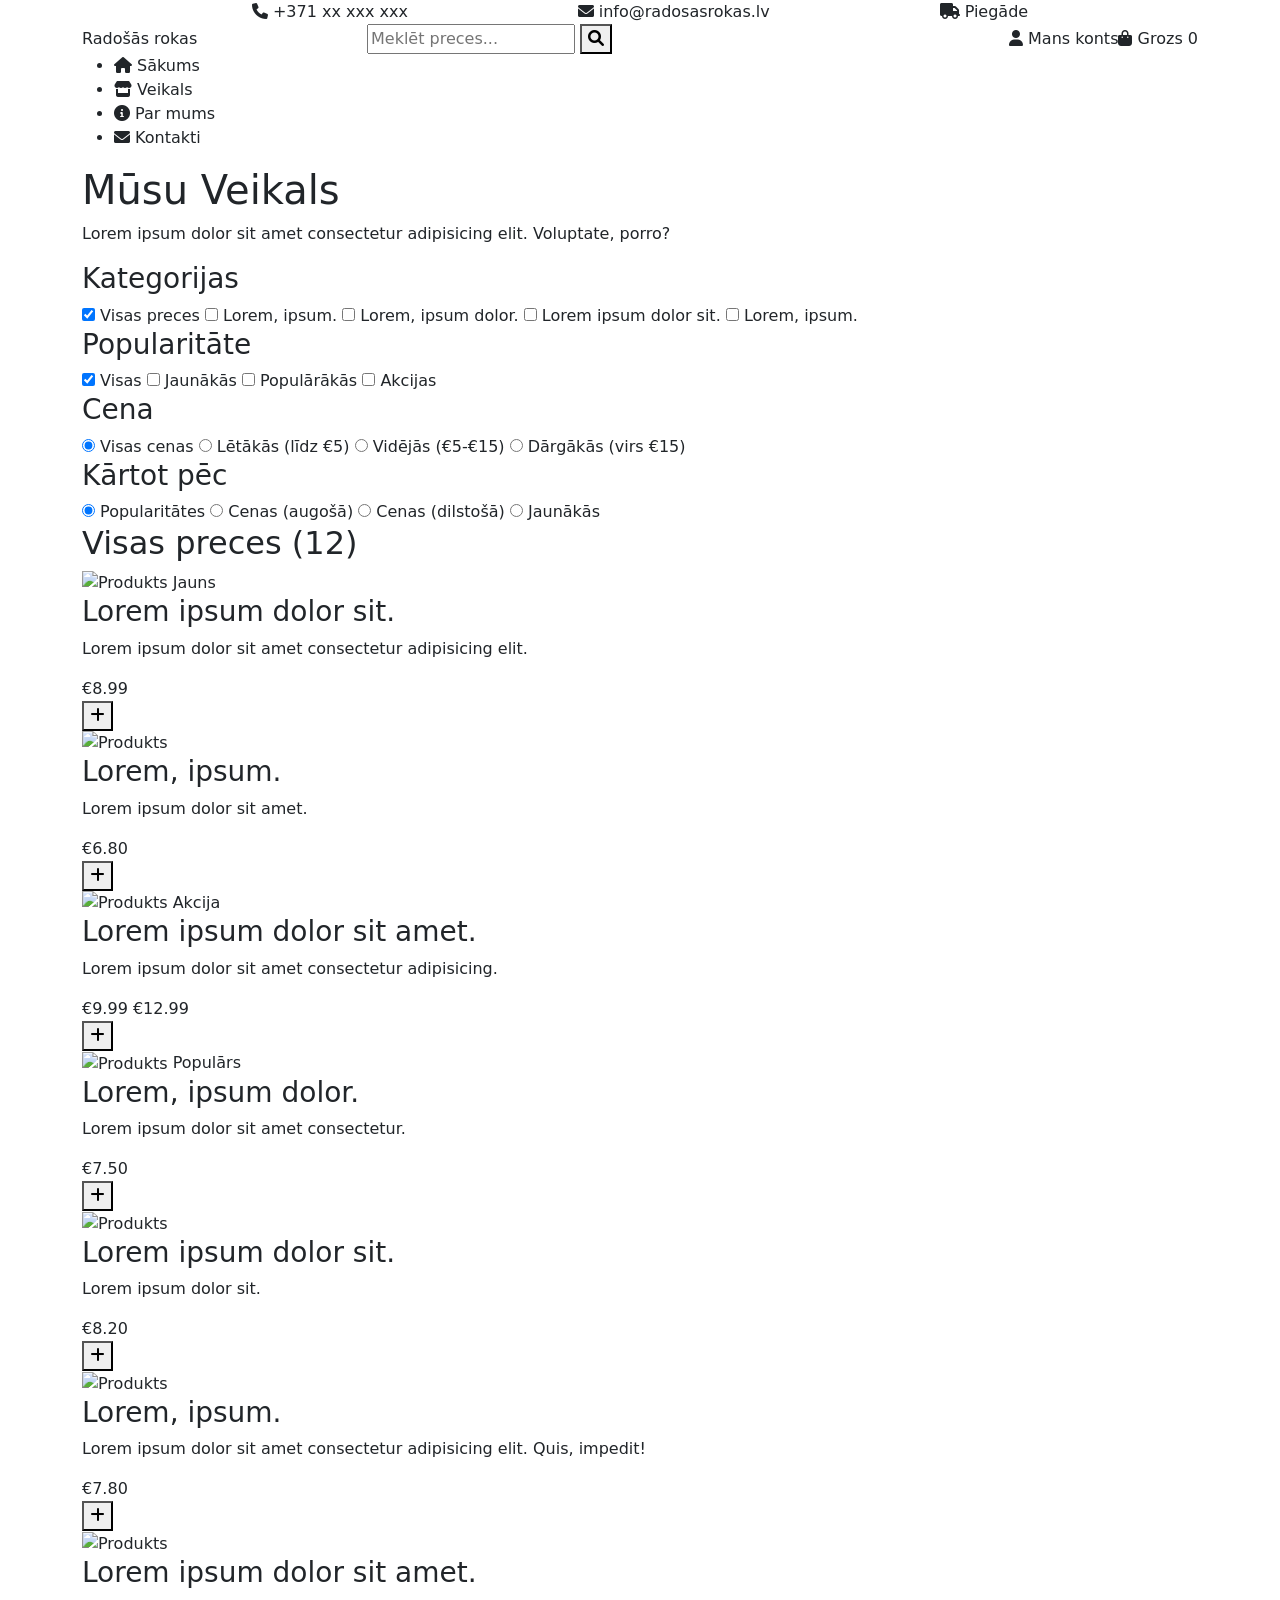
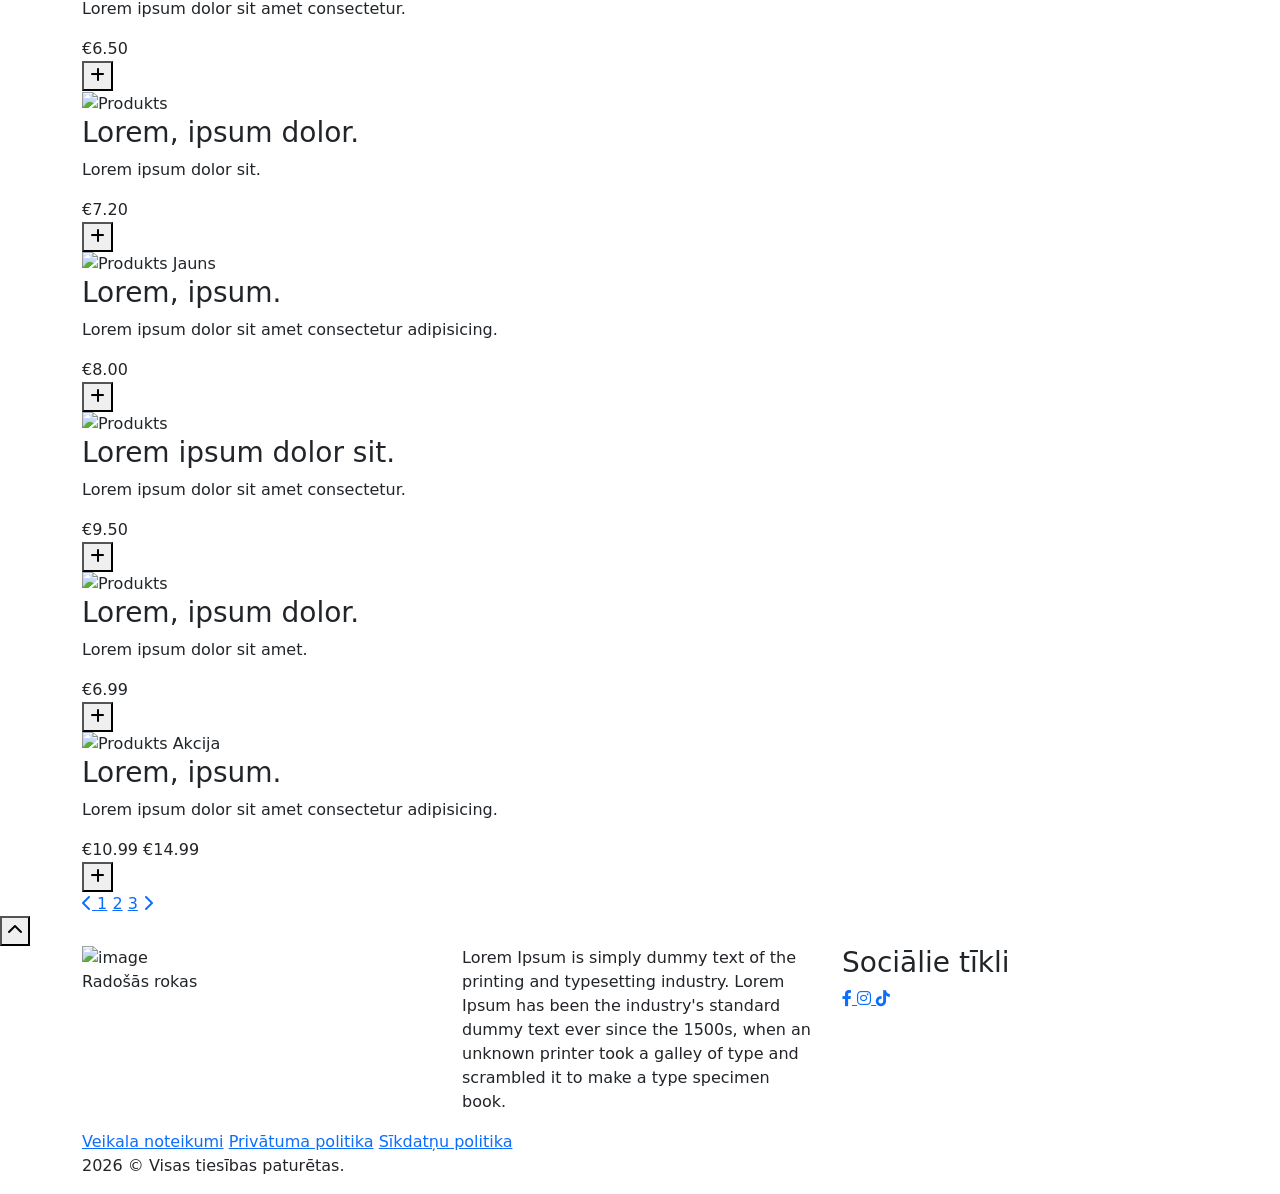
==== commit c6a68e1a: "Update index.html" ====
--- a/index.html
+++ b/index.html
@@ -8,8 +8,8 @@
     <link href="https://cdn.jsdelivr.net/npm/bootstrap@5.3.0-alpha1/dist/css/bootstrap.min.css" rel="stylesheet">
     <link rel="stylesheet" href="https://cdnjs.cloudflare.com/ajax/libs/font-awesome/6.0.0/css/all.min.css">
     <link href="https://fonts.googleapis.com/css2?family=Dancing+Script:wght@600&family=Poppins:wght@300;400;500;600&display=swap" rel="stylesheet">
+    <link rel="stylesheet" href="shop.css">
     <link rel="stylesheet" href="style.css">
-    <link rel="stylesheet" href="single-product.css">
 </head>
 <body>
 
@@ -44,7 +44,6 @@
                     <div class="col-md-4 col-lg-3">
                         <div class="logo-area">
                             <div class="site-name">
-                                <!-- Neder H1 - span, p vai citu -->
                                 <span>Radošās rokas</span>
                             </div>
                         </div>
@@ -83,8 +82,8 @@
                 <div class="row">
                     <div class="col-12">
                         <ul class="nav-list">
-                            <li><a href="index.html" class="nav-link active"><i class="fas fa-home"></i> Sākums</a></li>
-                            <li><a href="shop.html" class="nav-link"><i class="fas fa-store"></i> Veikals</a></li>
+                            <li><a href="index.html" class="nav-link"><i class="fas fa-home"></i> Sākums</a></li>
+                            <li><a href="shop.html" class="nav-link active"><i class="fas fa-store"></i> Veikals</a></li>
                             <li><a href="about.html" class="nav-link"><i class="fas fa-info-circle"></i> Par mums</a></li>
                             <li><a href="contacts.html" class="nav-link"><i class="fas fa-envelope"></i> Kontakti</a></li>
                         </ul>
@@ -94,318 +93,393 @@
         </nav>
     </header>
 
-    <!-- MAIN SECTION -->
-     <main class="main-content">
-        <!-- Product Main Section -->
-        <section class="product-main-section">
-            <div class="container">
-                <div class="row">
-                    <div class="col-lg-6 col-md-12">
-                        <div class="product-images">
-                            <!-- Main Product Image -->
-                            <div class="main-product-image">
-                                <img src="placeholder.svg" alt="Medus ziepes" class="img-fluid">
-                            </div>
-                            
-                            <!-- Product Thumbnails -->
-                            <div class="product-thumbnails">
-                                <div class="thumbnail active">
-                                    <img src="placeholder.svg" alt="Medus ziepes front" class="img-fluid">
-                                </div>
-                                <div class="thumbnail">
-                                    <img src="placeholder.svg" alt="Medus ziepes side" class="img-fluid">
-                                </div>
-                                <div class="thumbnail">
-                                    <img src="placeholder.svg" alt="Medus ziepes package" class="img-fluid">
-                                </div>
-                                <div class="thumbnail">
-                                    <img src="placeholder.svg" alt="Medus ziepes in use" class="img-fluid">
-                                </div>
-                            </div>
+    <!-- MAIN CONTENT -->
+    <main class="shop-main">
+        <div class="container">
+            <!-- Shop banner -->
+            <div class="shop-banner">
+                <h1>Mūsu Veikals</h1>
+                <p>Lorem ipsum dolor sit amet consectetur adipisicing elit. Voluptate, porro?</p>
+            </div>
+            <!-- ... tavs esošais shop-banner ... -->
+
+<!-- TIKAI MOBILE: Dropdown poga -->
+<div class="mobile-filter-wrapper d-md-none">
+    <button class="mobile-filter-trigger" onclick="toggleMobileFilters()">
+        <i class="fas fa-filter"></i>
+        <span>Atvērt filtrus</span>
+        <i class="fas fa-chevron-down"></i>
+    </button>
+    
+    <div class="mobile-filters-dropdown">
+        <!-- Tas PATS saturs kā desktop sidebar, bet kompakts -->
+        <div class="mobile-filter-content">
+            <div class="filter-group">
+                <h4><i class="fas fa-list"></i> Kategorijas</h4>
+                <div class="filter-items">
+                    <label><input type="checkbox" checked> Visas preces</label>
+                    <label><input type="checkbox"> Lorem, ipsum.</label>
+                    <label><input type="checkbox"> Lorem, ipsum dolor.</label>
+                    <label><input type="checkbox"> Lorem ipsum dolor sit.</label>
+                </div>
+            </div>
+            
+            <div class="filter-group">
+                <h4><i class="fas fa-fire"></i> Popularitāte</h4>
+                <div class="filter-items">
+                    <label><input type="radio" name="mobile-pop" checked> Visas</label>
+                    <label><input type="radio" name="mobile-pop"> Jaunākās</label>
+                    <label><input type="radio" name="mobile-pop"> Populārākās</label>
+                </div>
+            </div>
+            
+            <div class="filter-group">
+                <h4><i class="fas fa-euro-sign"></i> Cena</h4>
+                <div class="filter-items">
+                    <label><input type="radio" name="mobile-price" checked> Visas cenas</label>
+                    <label><input type="radio" name="mobile-price"> Līdz €5</label>
+                    <label><input type="radio" name="mobile-price"> €5-€15</label>
+                    <label><input type="radio" name="mobile-price"> Virs €15</label>
+                </div>
+            </div>
+            
+            <button class="apply-filters-btn" onclick="applyMobileFilters()">
+                <i class="fas fa-check"></i> Lietot filtrus
+            </button>
+        </div>
+    </div>
+</div>
+
+<!-- Tavs esošais shop-container SĀKAS ŠEIT -->
+<div class="shop-container">
+    <!-- ... tavs desktop sidebar ... -->
+    <!-- ... tavs shop-content ... -->
+</div>
+            
+            <!-- Shop content -->
+            <div class="shop-container">
+                <!-- Sidebar with filters -->
+                <aside class="shop-sidebar">
+                    <div class="filter-section">
+                        <h3>Kategorijas</h3>
+                        <div class="filter-options">
+                            <label class="filter-option">
+                                <input type="checkbox" checked>
+                                Visas preces
+                            </label>
+                            <label class="filter-option">
+                                <input type="checkbox">
+                                Lorem, ipsum.
+                            </label>
+                            <label class="filter-option">
+                                <input type="checkbox">
+                                Lorem, ipsum dolor.
+                            </label>
+                            <label class="filter-option">
+                                <input type="checkbox">
+                                Lorem ipsum dolor sit.
+                            </label>
+                            <label class="filter-option">
+                                <input type="checkbox">
+                                Lorem, ipsum.
+                            </label>
                         </div>
                     </div>
                     
-                    <div class="col-lg-6 col-md-12">
-                        <div class="product-details">
-                            <!-- Product Badge -->
-                            <div class="product-badge-wrapper">
-                                <span class="product-badge new">Jauns</span>
-                                <span class="product-badge popular">Populārs</span>
-                            </div>
-                            
-                            <!-- Product Title -->
-                            <h1 class="product-title">Lorem, ipsum.</h1>
-                            
-                            <!-- Product Price -->
-                            <div class="product-price-section">
-                                <span class="current-price">€8.99</span>
-                                <span class="old-price">€12.99</span>
-                                <span class="discount-badge">-30%</span>
-                            </div>
-                            
-                            <!-- Short Description -->
-                            <div class="product-short-description">
-                                <p>Lorem ipsum dolor sit amet consectetur adipisicing elit. Esse voluptas error minima.</p>
-                            </div>
-                            
-                            <!-- Product Features -->
-                            <div class="product-features-list">
-                                <div class="feature-item">
-                                    <i class="fas fa-check"></i>
-                                    <span>100% dabīgs sastāvs</span>
-                                </div>
-                                <div class="feature-item">
-                                    <i class="fas fa-check"></i>
-                                    <span>Jūtīgai ādai</span>
-                                </div>
-                                <div class="feature-item">
-                                    <i class="fas fa-check"></i>
-                                    <span>Videi draudzīgs</span>
-                                </div>
-                                <div class="feature-item">
-                                    <i class="fas fa-check"></i>
-                                    <span>Bez ķīmiskām piedevām</span>
-                                </div>
-                            </div>
-                            
-                            <!-- Product options(ja vajadzigs bus!) -->
-                             
-
-                            <!-- Add to Cart Section -->
-                            <div class="add-to-cart-section">
-                                <div class="quantity-selector">
-                                    <button class="quantity-btn minus"><i class="fas fa-minus"></i></button>
-                                    <input type="number" class="quantity-input" value="1" min="1" max="10">
-                                    <button class="quantity-btn plus"><i class="fas fa-plus"></i></button>
-                                </div>
-                                
-                                <div class="cart-buttons">
-                                    <button class="add-to-cart-btn">
-                                        <i class="fas fa-shopping-bag"></i> Pievienot grozam
-                                    </button>
-                                    <button class="wishlist-btn">
-                                        <i class="far fa-heart"></i>
-                                    </button>
-                                </div>
-                            </div>
-                            
-                            <!-- Stock Info -->
-                            <div class="stock-info">
-                                <i class="fas fa-box"></i>
-                                <span class="stock-text">Pieejams noliktavā (12 gab.)</span>
-                            </div>
-                            
-                            <!-- Product Meta -->
-                            <div class="product-meta">
-                                <div class="meta-item">
-                                    <span class="meta-label">Kategorija:</span>
-                                    <span class="meta-value">Lorem.</span>
-                                </div>
-                                <div class="meta-item">
-                                    <span class="meta-label">Skaits:</span>
-                                    <span class="meta-value">Lorem, ipsum.</span>
-                                </div>
-                                <div class="meta-item">
-                                    <span class="meta-label">Atzīmes:</span>
-                                    <span class="meta-value">Lorem, Lorem, ipsum.</span>
-                                </div>
-                            </div>
-                        </div>
-                    </div>
-                </div>
-            </div>
-        </section>
-
-        <!-- Product Tabs Section -->
-        <section class="product-tabs-section">
-            <div class="container">
-                <div class="row">
-                    <div class="col-12">
-                        <ul class="nav nav-tabs product-tabs" id="productTabs" role="tablist">
-                            <li class="nav-item" role="presentation">
-                                <button class="nav-link active" id="description-tab" data-bs-toggle="tab" data-bs-target="#description" type="button" role="tab" aria-controls="description" aria-selected="true">
-                                    <i class="fas fa-file-alt"></i> Apraksts
-                                </button>
-                            </li>
-                            <li class="nav-item" role="presentation">
-                                <button class="nav-link" id="ingredients-tab" data-bs-toggle="tab" data-bs-target="#ingredients" type="button" role="tab" aria-controls="ingredients" aria-selected="false">
-                                    <i class="fas fa-leaf"></i> Sastāvs
-                                </button>
-                            </li>
-                            <li class="nav-item" role="presentation">
-                                <button class="nav-link" id="usage-tab" data-bs-toggle="tab" data-bs-target="#usage" type="button" role="tab" aria-controls="usage" aria-selected="false">
-                                    <i class="fas fa-spa"></i> Lietošana
-                                </button>
-                            </li>
-                        </ul>
-                        
-                        <div class="tab-content" id="productTabsContent">
-                            <!-- Description Tab -->
-                            <div class="tab-pane fade show active" id="description" role="tabpanel" aria-labelledby="description-tab">
-                                <div class="tab-content-wrapper">
-                                    <h3>Detalizēts apraksts</h3>
-                                    <p>Lorem ipsum dolor sit amet consectetur adipisicing elit. Quisquam, voluptatum. Lorem ipsum dolor sit amet consectetur adipisicing elit. Quisquam, voluptatum.</p>
-                                    
-                                    <h4>Ipašības:</h4>
-                                    <ul>
-                                        <li>Lorem ipsum dolor sit amet consectetur adipisicing elit.</li>
-                                        <li>Lorem ipsum dolor sit amet consectetur adipisicing elit.</li>
-                                        <li>Lorem ipsum dolor sit amet consectetur adipisicing elit.</li>
-                                        <li>Lorem ipsum dolor sit amet consectetur adipisicing elit.</li>
-                                    </ul>
-                                    
-                                    <h4>Priekšrocības:</h4>
-                                    <p>Lorem ipsum dolor sit amet consectetur adipisicing elit. Quisquam, voluptatum. Lorem ipsum dolor sit amet consectetur adipisicing elit. Quisquam, voluptatum.</p>
-                                    
-                                    <h4>Mūsu ražošana:</h4>
-                                    <p>Lorem ipsum dolor sit amet consectetur adipisicing elit. Quisquam, voluptatum. Lorem ipsum dolor sit amet consectetur adipisicing elit. Quisquam, voluptatum. Lorem ipsum dolor sit amet consectetur adipisicing elit. Quisquam, voluptatum.</p>
-                                </div>
-                            </div>
-                            
-                            <!-- Ingredients Tab -->
-                            <div class="tab-pane fade" id="ingredients" role="tabpanel" aria-labelledby="ingredients-tab">
-                                <div class="tab-content-wrapper">
-                                    <h3>Sastāvs</h3>
-                                    <p>Lorem ipsum dolor sit amet consectetur adipisicing elit. Quisquam, voluptatum. Lorem ipsum dolor sit amet consectetur adipisicing elit. Quisquam, voluptatum.</p>
-                                    
-                                    <div class="ingredients-list">
-                                        <div class="ingredient-item">
-                                            <span class="ingredient-name">Lorem, ipsum dolor.</span>
-                                            <span class="ingredient-percent">x%</span>
-                                        </div>
-                                        <div class="ingredient-item">
-                                            <span class="ingredient-name">Lorem, ipsum.</span>
-                                            <span class="ingredient-percent">x%</span>
-                                        </div>
-                                        <div class="ingredient-item">
-                                            <span class="ingredient-name">Lorem, ipsum dolor.</span>
-                                            <span class="ingredient-percent">x%</span>
-                                        </div>
-                                        <div class="ingredient-item">
-                                            <span class="ingredient-name">Lorem.</span>
-                                            <span class="ingredient-percent">x%</span>
-                                        </div>
-                                        <div class="ingredient-item">
-                                            <span class="ingredient-name">Lorem, ipsum.</span>
-                                            <span class="ingredient-percent">x%</span>
-                                        </div>
-                                    </div>
-                                </div>
-                            </div>
-                            
-                            <!-- Usage Tab -->
-                            <div class="tab-pane fade" id="usage" role="tabpanel" aria-labelledby="usage-tab">
-                                <div class="tab-content-wrapper">
-                                    <h3>Lietošanas instrukcija</h3>
-                                    
-                                    <div class="usage-steps">
-                                        <div class="step">
-                                            <div class="step-number">1</div>
-                                            <div class="step-content">
-                                                <h4>Pirmā līmeņa virsraksts</h4>
-                                                <p>Lorem ipsum dolor sit amet consectetur adipisicing elit. Quisquam, voluptatum.</p>
-                                            </div>
-                                        </div>
-                                        <div class="step">
-                                            <div class="step-number">2</div>
-                                            <div class="step-content">
-                                                <h4>Otrā līmeņa virsraksts</h4>
-                                                <p>Lorem ipsum dolor sit amet consectetur adipisicing elit. Quisquam, voluptatum.</p>
-                                            </div>
-                                        </div>
-                                        <div class="step">
-                                            <div class="step-number">3</div>
-                                            <div class="step-content">
-                                                <h4>Trešā līmeņa virsraksts</h4>
-                                                <p>Lorem ipsum dolor sit amet consectetur adipisicing elit. Quisquam, voluptatum.</p>
-                                            </div>
-                                        </div>
-                                    </div>
-                                    
-                                    <div class="care-instructions">
-                                        <h4>Kopšanas padomi:</h4>
-                                        <p>Lorem ipsum dolor sit amet consectetur adipisicing elit. Quisquam, voluptatum. Lorem ipsum dolor sit amet consectetur adipisicing elit. Quisquam, voluptatum.</p>
-                                    </div>
-                                </div>
-                            </div>
-                        </div>
-                    </div>
-                </div>
-            </div>
-        </section>
-
-        <!-- Related Products -->
-        <section class="related-products-section">
-            <div class="container">
-                <div class="row">
-                    <div class="col-12">
-                        <h2 class="section-title">Saistītās preces</h2>
-                        <p class="section-subtitle">Apskatiet arī citus mūsu produktus</p>
-                    </div>
-                </div>
+                    <div class="filter-section">
+                        <h3>Popularitāte</h3>
+                        <div class="filter-options">
+                            <label class="filter-option">
+                                <input type="checkbox" checked>
+                                Visas
+                            </label>
+                            <label class="filter-option">
+                                <input type="checkbox">
+                                Jaunākās
+                            </label>
+                            <label class="filter-option">
+                                <input type="checkbox">
+                                Populārākās
+                            </label>
+                            <label class="filter-option">
+                                <input type="checkbox">
+                                Akcijas
+                            </label>
+                        </div>
+                    </div>
+
+                    <div class="filter-section">
+                        <h3>Cena</h3>
+                        <div class="filter-options">
+                            <label class="filter-option">
+                                <input type="radio" name="price" checked>
+                                Visas cenas
+                            </label>
+                            <label class="filter-option">
+                                <input type="radio" name="price">
+                                Lētākās (līdz €5)
+                            </label>
+                            <label class="filter-option">
+                                <input type="radio" name="price">
+                                Vidējās (€5-€15)
+                            </label>
+                            <label class="filter-option">
+                                <input type="radio" name="price">
+                                Dārgākās (virs €15)
+                            </label>
+                        </div>
+                    </div>
+
+                    <div class="filter-section">
+                        <h3>Kārtot pēc</h3>
+                        <div class="filter-options">
+                            <label class="filter-option">
+                                <input type="radio" name="sort" checked>
+                                Popularitātes
+                            </label>
+                            <label class="filter-option">
+                                <input type="radio" name="sort">
+                                Cenas (augošā)
+                            </label>
+                            <label class="filter-option">
+                                <input type="radio" name="sort">
+                                Cenas (dilstošā)
+                            </label>
+                            <label class="filter-option">
+                                <input type="radio" name="sort">
+                                Jaunākās
+                            </label>
+                        </div>
+                    </div>
+                </aside>
                 
-                <div class="row">
-                    <div class="col-lg-3 col-md-6 col-sm-6">
-                        <div class="related-product-card">
-                            <div class="product-image">
-                                <img src="placeholder.svg" alt="Olivu ziepes" class="img-fluid">
-                            </div>
-                            <div class="product-info">
-                                <h3>Olivu ziepes</h3>
-                                <div class="product-price">€7.50</div>
-                                <button class="view-product-btn">Skatīt</button>
-                            </div>
-                        </div>
-                    </div>
+                <!-- Main products area -->
+                <div class="shop-content">
+                    <!-- Products header -->
+                    <div class="products-header">
+                        <h2 class="section-heading">Visas preces (12)</h2>                    </div>
                     
-                    <div class="col-lg-3 col-md-6 col-sm-6">
-                        <div class="related-product-card">
-                            <div class="product-image">
-                                <img src="placeholder.svg" alt="Mandeļu ziepes" class="img-fluid">
-                            </div>
-                            <div class="product-info">
-                                <h3>Mandeļu ziepes</h3>
-                                <div class="product-price">€9.99</div>
-                                <button class="view-product-btn">Skatīt</button>
+                                        <!-- Products grid -->
+                    <div class="shop-products-grid">
+                        <!-- Produkts 1 -->
+                        <div class="shop-product-card">
+                            <div class="shop-product-image">
+                                <img src="placeholder.svg" alt="Produkts">
+                                <span class="shop-product-badge new">Jauns</span>
+                            </div>
+                            <div class="shop-product-details">
+                                <h3>Lorem ipsum dolor sit.</h3>
+                                <p class="shop-product-desc">Lorem ipsum dolor sit amet consectetur adipisicing elit.</p>
+                                <div class="shop-product-footer">
+                                    <div class="shop-product-price">€8.99</div>
+                                    <button class="shop-add-to-cart">
+                                        <i class="fas fa-plus"></i>
+                                    </button>
+                                </div>
+                            </div>
+                        </div>
+                        
+                        <!-- Produkts 2 -->
+                        <div class="shop-product-card">
+                            <div class="shop-product-image">
+                                <img src="placeholder.svg" alt="Produkts">                            </div>
+                            <div class="shop-product-details">
+                                <h3>Lorem, ipsum.</h3>
+                                <p class="shop-product-desc">Lorem ipsum dolor sit amet.</p>
+                                <div class="shop-product-footer">
+                                    <div class="shop-product-price">€6.80</div>
+                                    <button class="shop-add-to-cart">
+                                        <i class="fas fa-plus"></i>
+                                    </button>
+                                </div>
+                            </div>
+                        </div>
+                        
+                        <!-- Produkts 3 -->
+                        <div class="shop-product-card">
+                            <div class="shop-product-image">
+                                <img src="placeholder.svg" alt="Produkts">                                <span class="shop-product-badge sale">Akcija</span>
+                            </div>
+                            <div class="shop-product-details">
+                                <h3>Lorem ipsum dolor sit amet.</h3>
+                                <p class="shop-product-desc">Lorem ipsum dolor sit amet consectetur adipisicing.</p>
+                                <div class="shop-product-footer">
+                                    <div class="shop-product-price">€9.99 <span class="shop-old-price">€12.99</span></div>
+                                    <button class="shop-add-to-cart">
+                                        <i class="fas fa-plus"></i>
+                                    </button>
+                                </div>
+                            </div>
+                        </div>
+                        
+                        <!-- Produkts 4 -->
+                        <div class="shop-product-card">
+                            <div class="shop-product-image">
+                                <img src="placeholder.svg" alt="Produkts">                                <span class="shop-product-badge popular">Populārs</span>
+                            </div>
+                            <div class="shop-product-details">
+                                <h3>Lorem, ipsum dolor.</h3>
+                                <p class="shop-product-desc">Lorem ipsum dolor sit amet consectetur.</p>
+                                <div class="shop-product-footer">
+                                    <div class="shop-product-price">€7.50</div>
+                                    <button class="shop-add-to-cart">
+                                        <i class="fas fa-plus"></i>
+                                    </button>
+                                </div>
+                            </div>
+                        </div>
+                        
+                        <!-- Produkts 5 -->
+                        <div class="shop-product-card">
+                            <div class="shop-product-image">
+                                <img src="placeholder.svg" alt="Produkts">                            </div>
+                            <div class="shop-product-details">
+                                <h3>Lorem ipsum dolor sit.</h3>
+                                <p class="shop-product-desc">Lorem ipsum dolor sit.</p>
+                                <div class="shop-product-footer">
+                                    <div class="shop-product-price">€8.20</div>
+                                    <button class="shop-add-to-cart">
+                                        <i class="fas fa-plus"></i>
+                                    </button>
+                                </div>
+                            </div>
+                        </div>
+                        
+                        <!-- Produkts 6 -->
+                        <div class="shop-product-card">
+                            <div class="shop-product-image">
+                                <img src="placeholder.svg" alt="Produkts">                            </div>
+                            <div class="shop-product-details">
+                                <h3>Lorem, ipsum.</h3>
+                                <p class="shop-product-desc">Lorem ipsum dolor sit amet consectetur adipisicing elit. Quis, impedit!</p>
+                                <div class="shop-product-footer">
+                                    <div class="shop-product-price">€7.80</div>
+                                    <button class="shop-add-to-cart">
+                                        <i class="fas fa-plus"></i>
+                                    </button>
+                                </div>
+                            </div>
+                        </div>
+                        
+                        <!-- Produkts 7 -->
+                        <div class="shop-product-card">
+                            <div class="shop-product-image">
+                                <img src="placeholder.svg" alt="Produkts">                            </div>
+                            <div class="shop-product-details">
+                                <h3>Lorem ipsum dolor sit amet.</h3>
+                                <p class="shop-product-desc">Lorem ipsum dolor sit amet consectetur.</p>
+                                <div class="shop-product-footer">
+                                    <div class="shop-product-price">€6.50</div>
+                                    <button class="shop-add-to-cart">
+                                        <i class="fas fa-plus"></i>
+                                    </button>
+                                </div>
+                            </div>
+                        </div>
+                        
+                        <!-- Produkts 8 -->
+                        <div class="shop-product-card">
+                            <div class="shop-product-image">
+                                <img src="placeholder.svg" alt="Produkts">                            </div>
+                            <div class="shop-product-details">
+                                <h3>Lorem, ipsum dolor.</h3>
+                                <p class="shop-product-desc">Lorem ipsum dolor sit.</p>
+                                <div class="shop-product-footer">
+                                    <div class="shop-product-price">€7.20</div>
+                                    <button class="shop-add-to-cart">
+                                        <i class="fas fa-plus"></i>
+                                    </button>
+                                </div>
+                            </div>
+                        </div>
+                        
+                        <!-- Produkts 9 -->
+                        <div class="shop-product-card">
+                            <div class="shop-product-image">
+                                <img src="placeholder.svg" alt="Produkts">                                <span class="shop-product-badge new">Jauns</span>
+                            </div>
+                            <div class="shop-product-details">
+                                <h3>Lorem, ipsum.</h3>
+                                <p class="shop-product-desc">Lorem ipsum dolor sit amet consectetur adipisicing.</p>
+                                <div class="shop-product-footer">
+                                    <div class="shop-product-price">€8.00</div>
+                                    <button class="shop-add-to-cart">
+                                        <i class="fas fa-plus"></i>
+                                    </button>
+                                </div>
+                            </div>
+                        </div>
+                        
+                        <!-- Produkts 10 -->
+                        <div class="shop-product-card">
+                            <div class="shop-product-image">
+                                <img src="placeholder.svg" alt="Produkts">                            </div>
+                            <div class="shop-product-details">
+                                <h3>Lorem ipsum dolor sit.</h3>
+                                <p class="shop-product-desc">Lorem ipsum dolor sit amet consectetur.</p>
+                                <div class="shop-product-footer">
+                                    <div class="shop-product-price">€9.50</div>
+                                    <button class="shop-add-to-cart">
+                                        <i class="fas fa-plus"></i>
+                                    </button>
+                                </div>
+                            </div>
+                        </div>
+                        
+                        <!-- Produkts 11 -->
+                        <div class="shop-product-card">
+                            <div class="shop-product-image">
+                                <img src="placeholder.svg" alt="Produkts">                            </div>
+                            <div class="shop-product-details">
+                                <h3>Lorem, ipsum dolor.</h3>
+                                <p class="shop-product-desc">Lorem ipsum dolor sit amet.</p>
+                                <div class="shop-product-footer">
+                                    <div class="shop-product-price">€6.99</div>
+                                    <button class="shop-add-to-cart">
+                                        <i class="fas fa-plus"></i>
+                                    </button>
+                                </div>
+                            </div>
+                        </div>
+                        
+                        <!-- Produkts 12 -->
+                        <div class="shop-product-card">
+                            <div class="shop-product-image">
+                                <img src="placeholder.svg" alt="Produkts">                                <span class="shop-product-badge sale">Akcija</span>
+                            </div>
+                            <div class="shop-product-details">
+                                <h3>Lorem, ipsum.</h3>
+                                <p class="shop-product-desc">Lorem ipsum dolor sit amet consectetur adipisicing.</p>
+                                <div class="shop-product-footer">
+                                    <div class="shop-product-price">€10.99 <span class="shop-old-price">€14.99</span></div>
+                                    <button class="shop-add-to-cart">
+                                        <i class="fas fa-plus"></i>
+                                    </button>
+                                </div>
                             </div>
                         </div>
                     </div>
                     
-                    <div class="col-lg-3 col-md-6 col-sm-6">
-                        <div class="related-product-card">
-                            <div class="product-image">
-                                <img src="placeholder.svg" alt="Vaniljas ziepes" class="img-fluid">
-                            </div>
-                            <div class="product-info">
-                                <h3>Vaniljas ziepes</h3>
-                                <div class="product-price">€8.20</div>
-                                <button class="view-product-btn">Skatīt</button>
-                            </div>
-                        </div>
-                    </div>
-                    
-                    <div class="col-lg-3 col-md-6 col-sm-6">
-                        <div class="related-product-card">
-                            <div class="product-image">
-                                <img src="placeholder.svg" alt="Kokosriekstu ziepes" class="img-fluid">
-                            </div>
-                            <div class="product-info">
-                                <h3>Kokosriekstu ziepes</h3>
-                                <div class="product-price">€7.80</div>
-                                <button class="view-product-btn">Skatīt</button>
-                            </div>
-                        </div>
-                    </div>
-                </div>
-            </div>
-        </section>
-
+                    <!-- Pagination -->
+                    <div class="shop-pagination">
+                        <a href="#" class="shop-page-link disabled">
+                            <i class="fas fa-chevron-left"></i>
+                        </a>
+                        <a href="#" class="shop-page-link active">1</a>
+                        <a href="#" class="shop-page-link">2</a>
+                        <a href="#" class="shop-page-link">3</a>
+                        <a href="#" class="shop-page-link">
+                            <i class="fas fa-chevron-right"></i>
+                        </a>
+                    </div>
+                </div>
+            </div>
+        </div>
     </main>
-
-    <button class="scroll-top" id="scrollTop">
-        <i class="fas fa-chevron-up"></i>
-    </button>
-
+        <button class="scroll-top" id="scrollTop">
+            <i class="fas fa-chevron-up"></i>
+        </button>
+    
     <!-- FOOTER -->
     <footer class="main-footer">
         <div class="container">
@@ -466,7 +540,6 @@
     <script src="https://cdn.jsdelivr.net/npm/bootstrap@5.3.0-alpha1/dist/js/bootstrap.bundle.min.js"></script>
     <script src="https://code.jquery.com/jquery-3.7.1.min.js"></script>
     <script src="main.js"></script>
+
 </body>
-
 </html>
-
